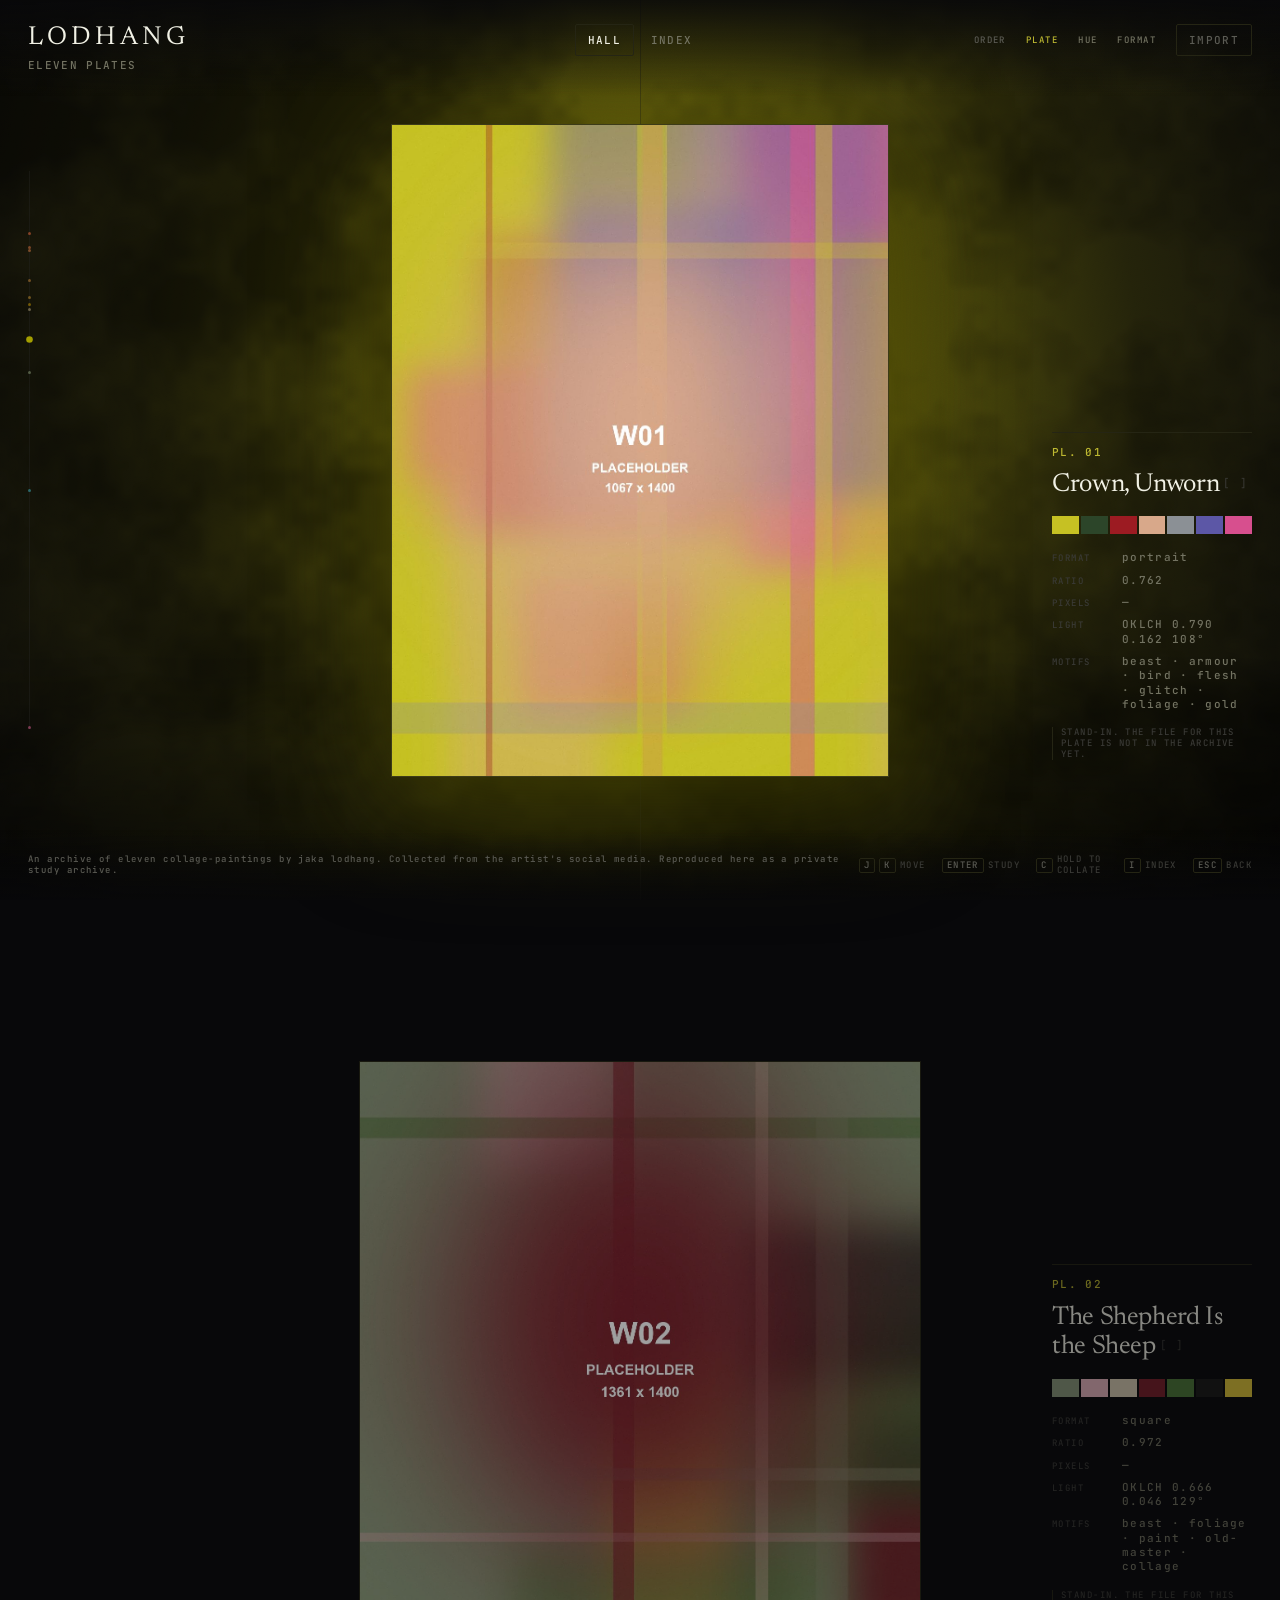
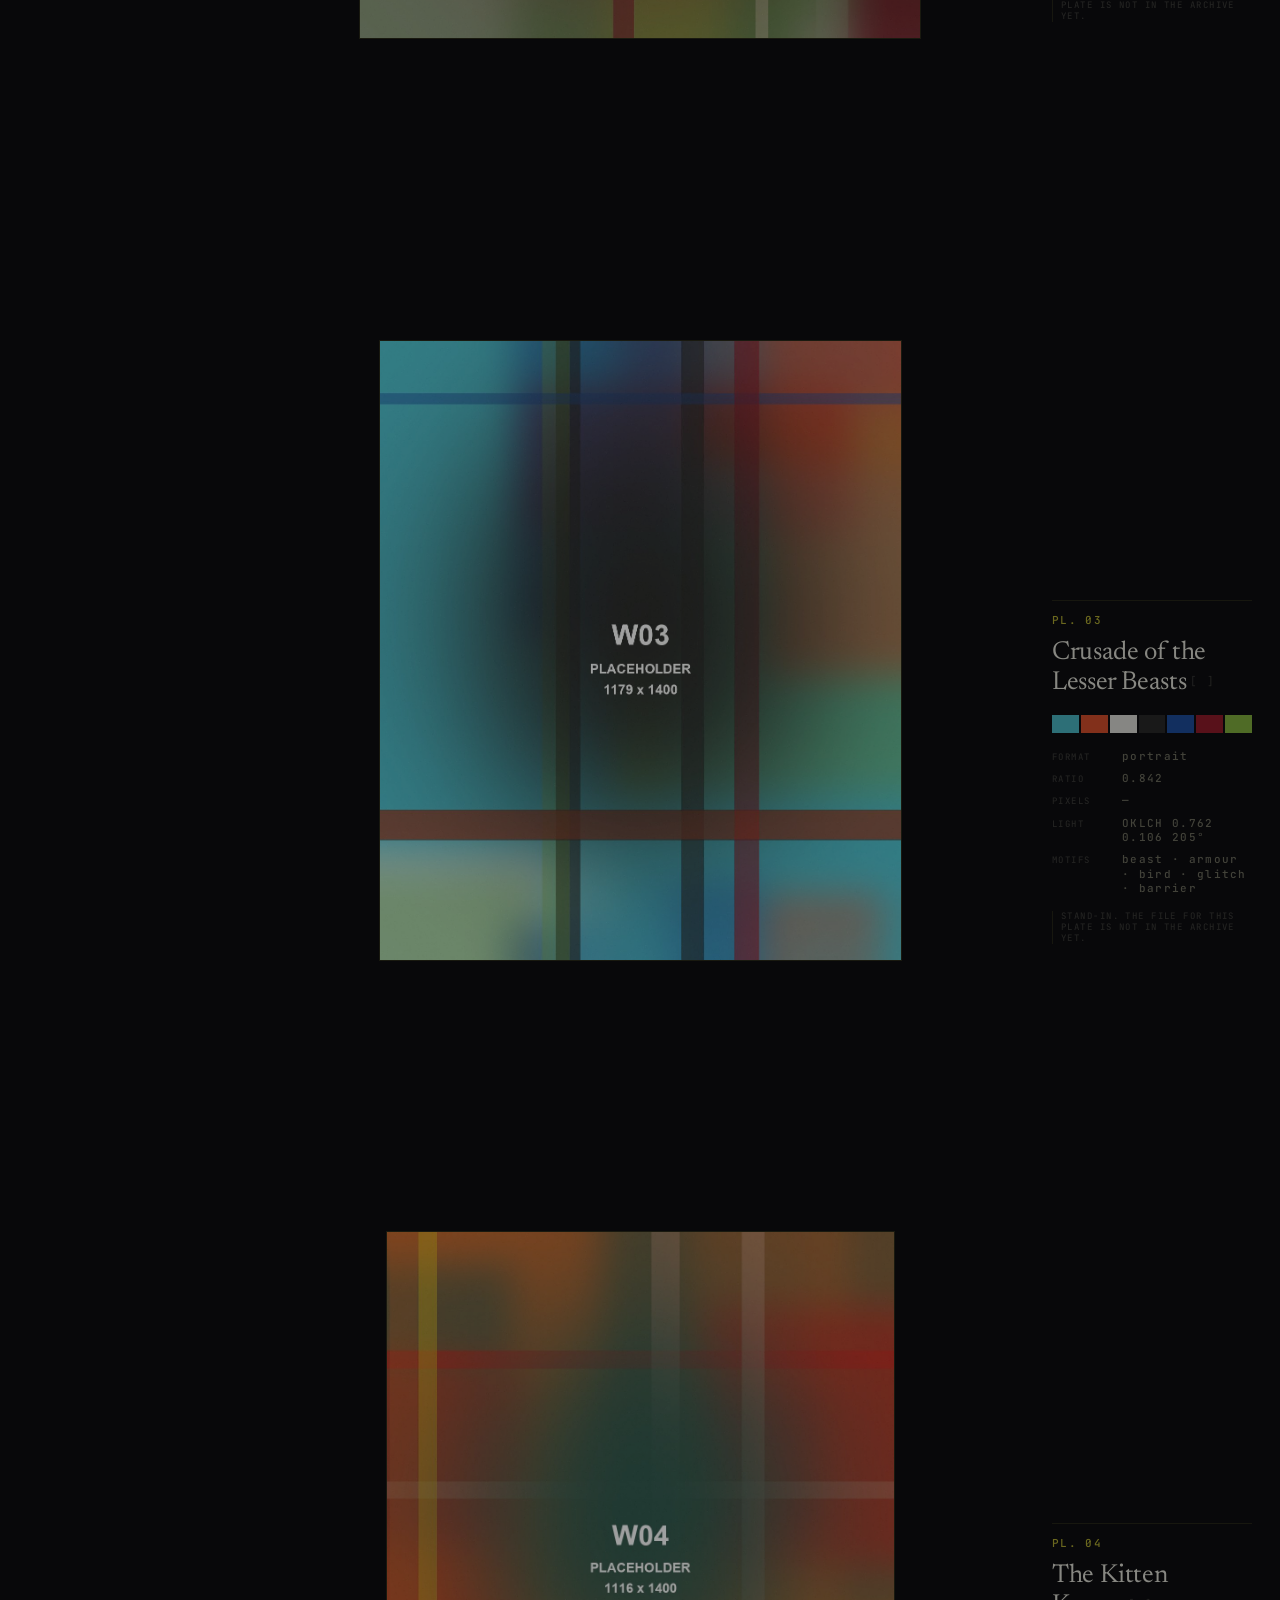
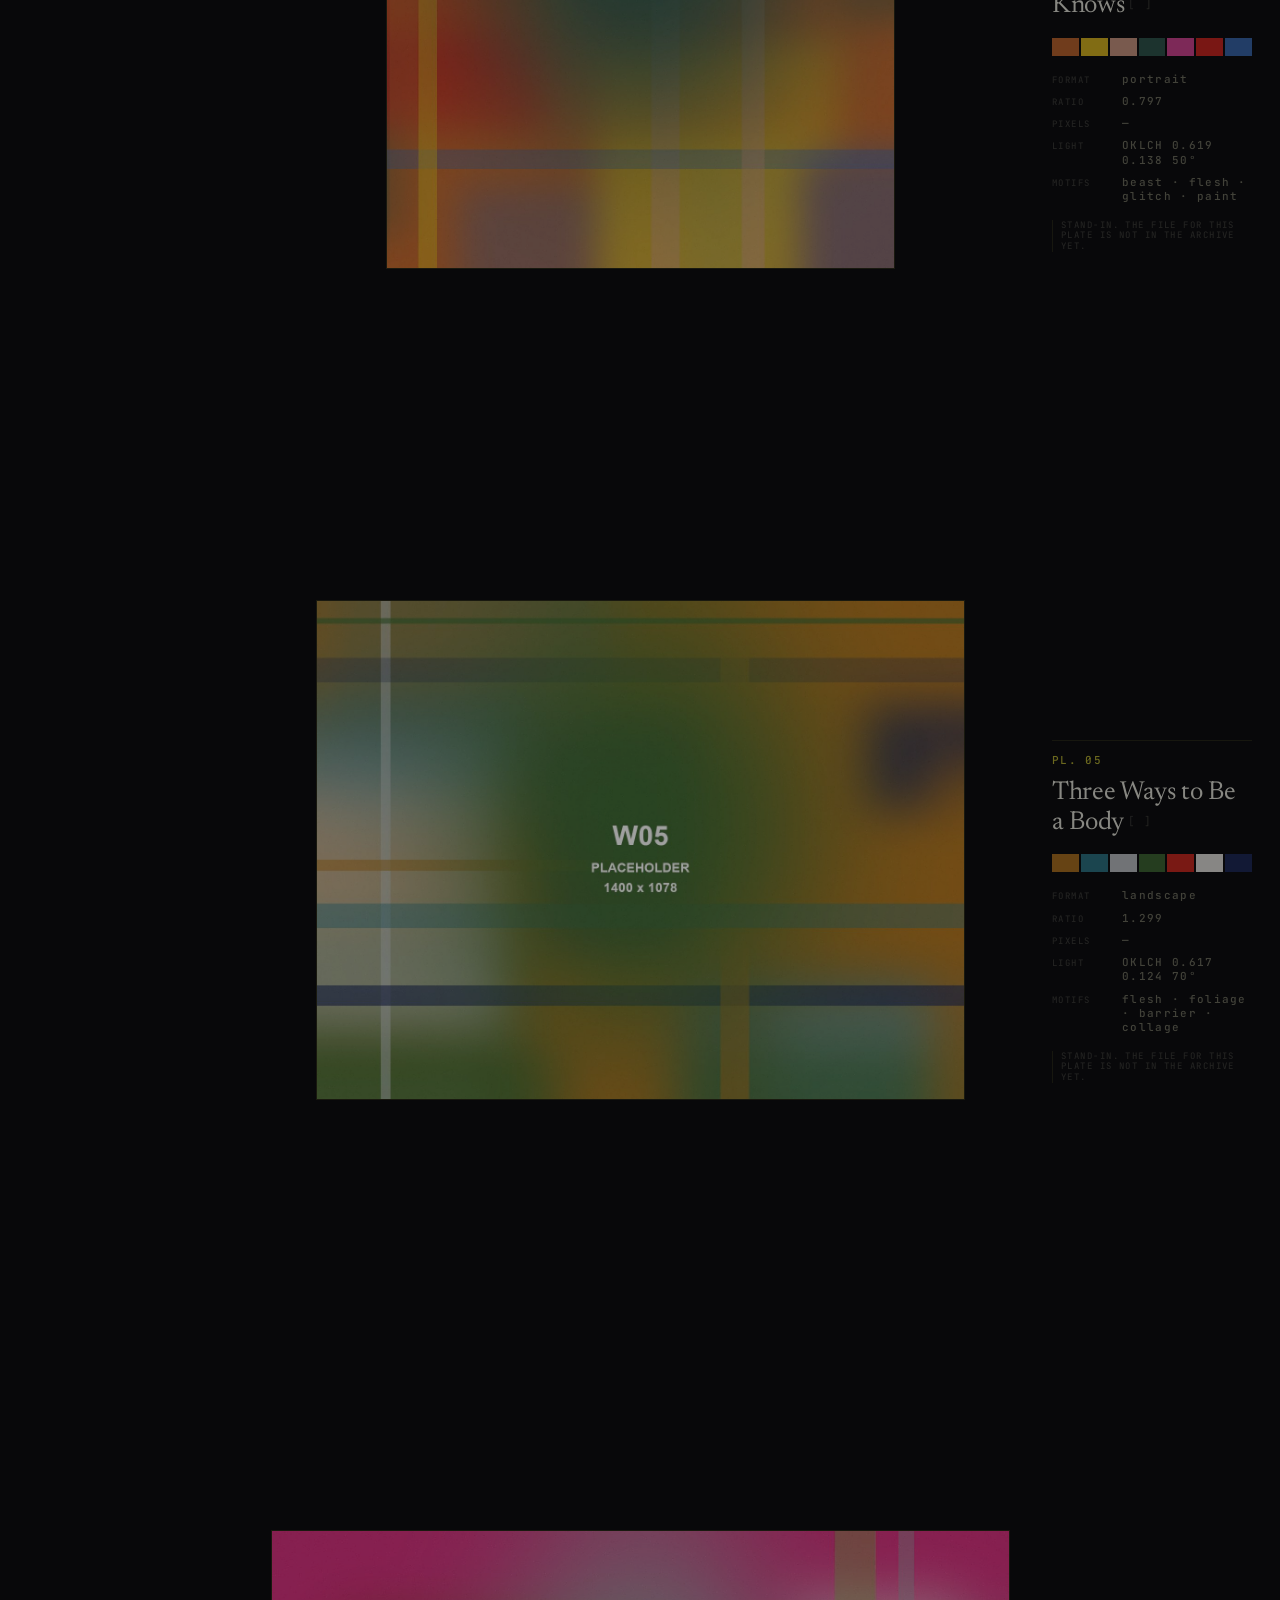
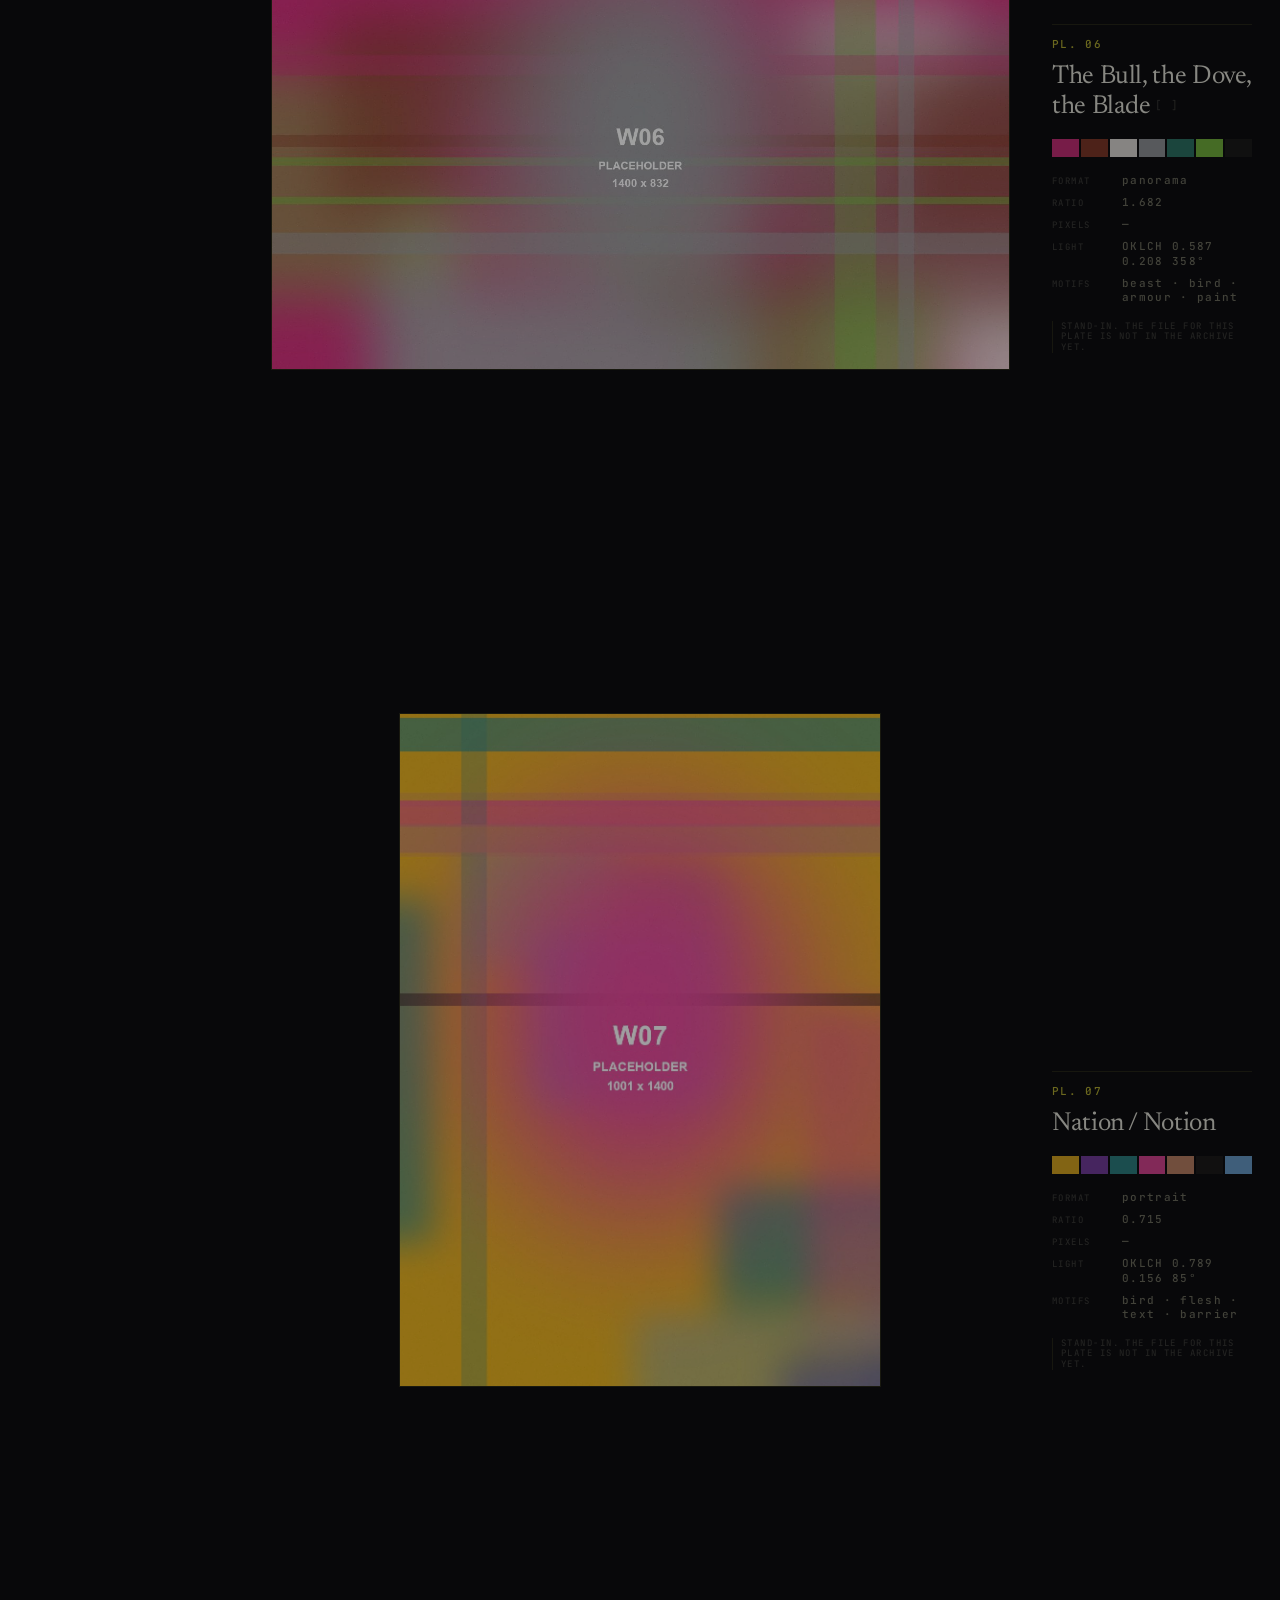
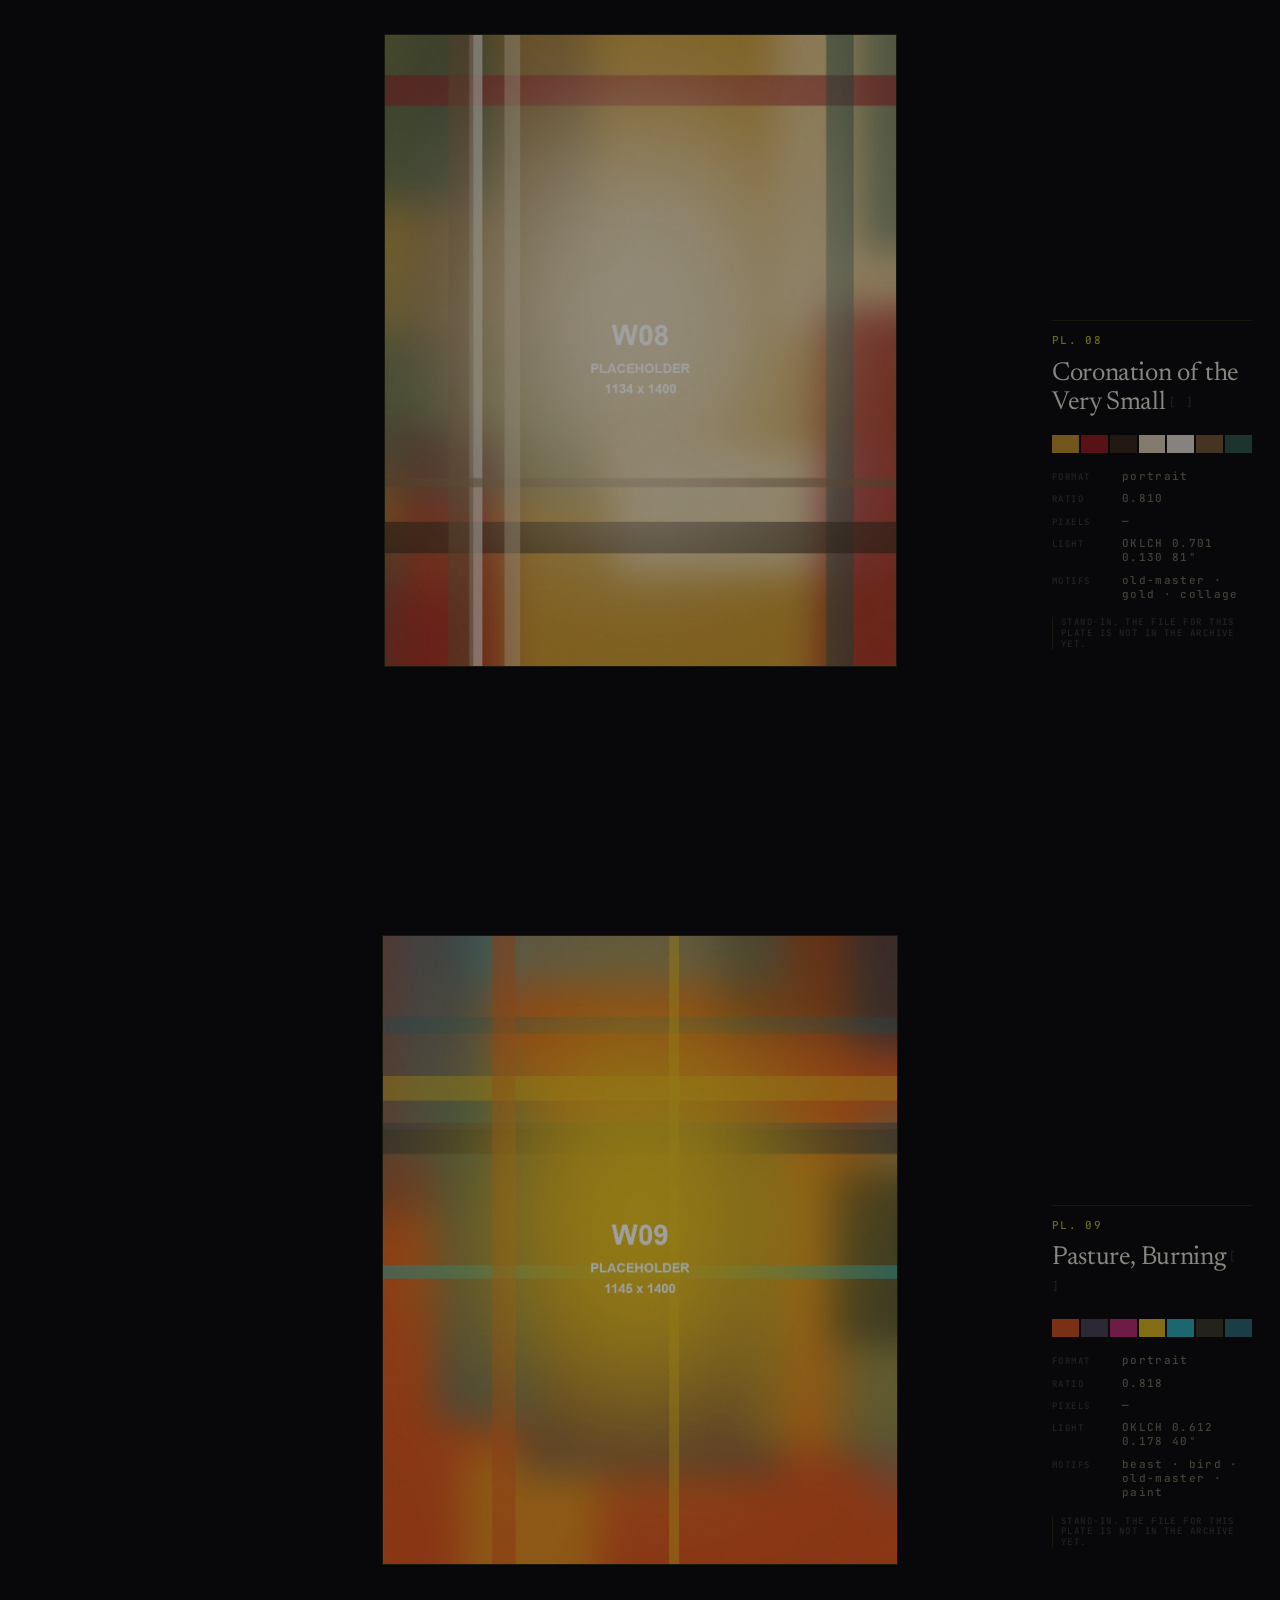
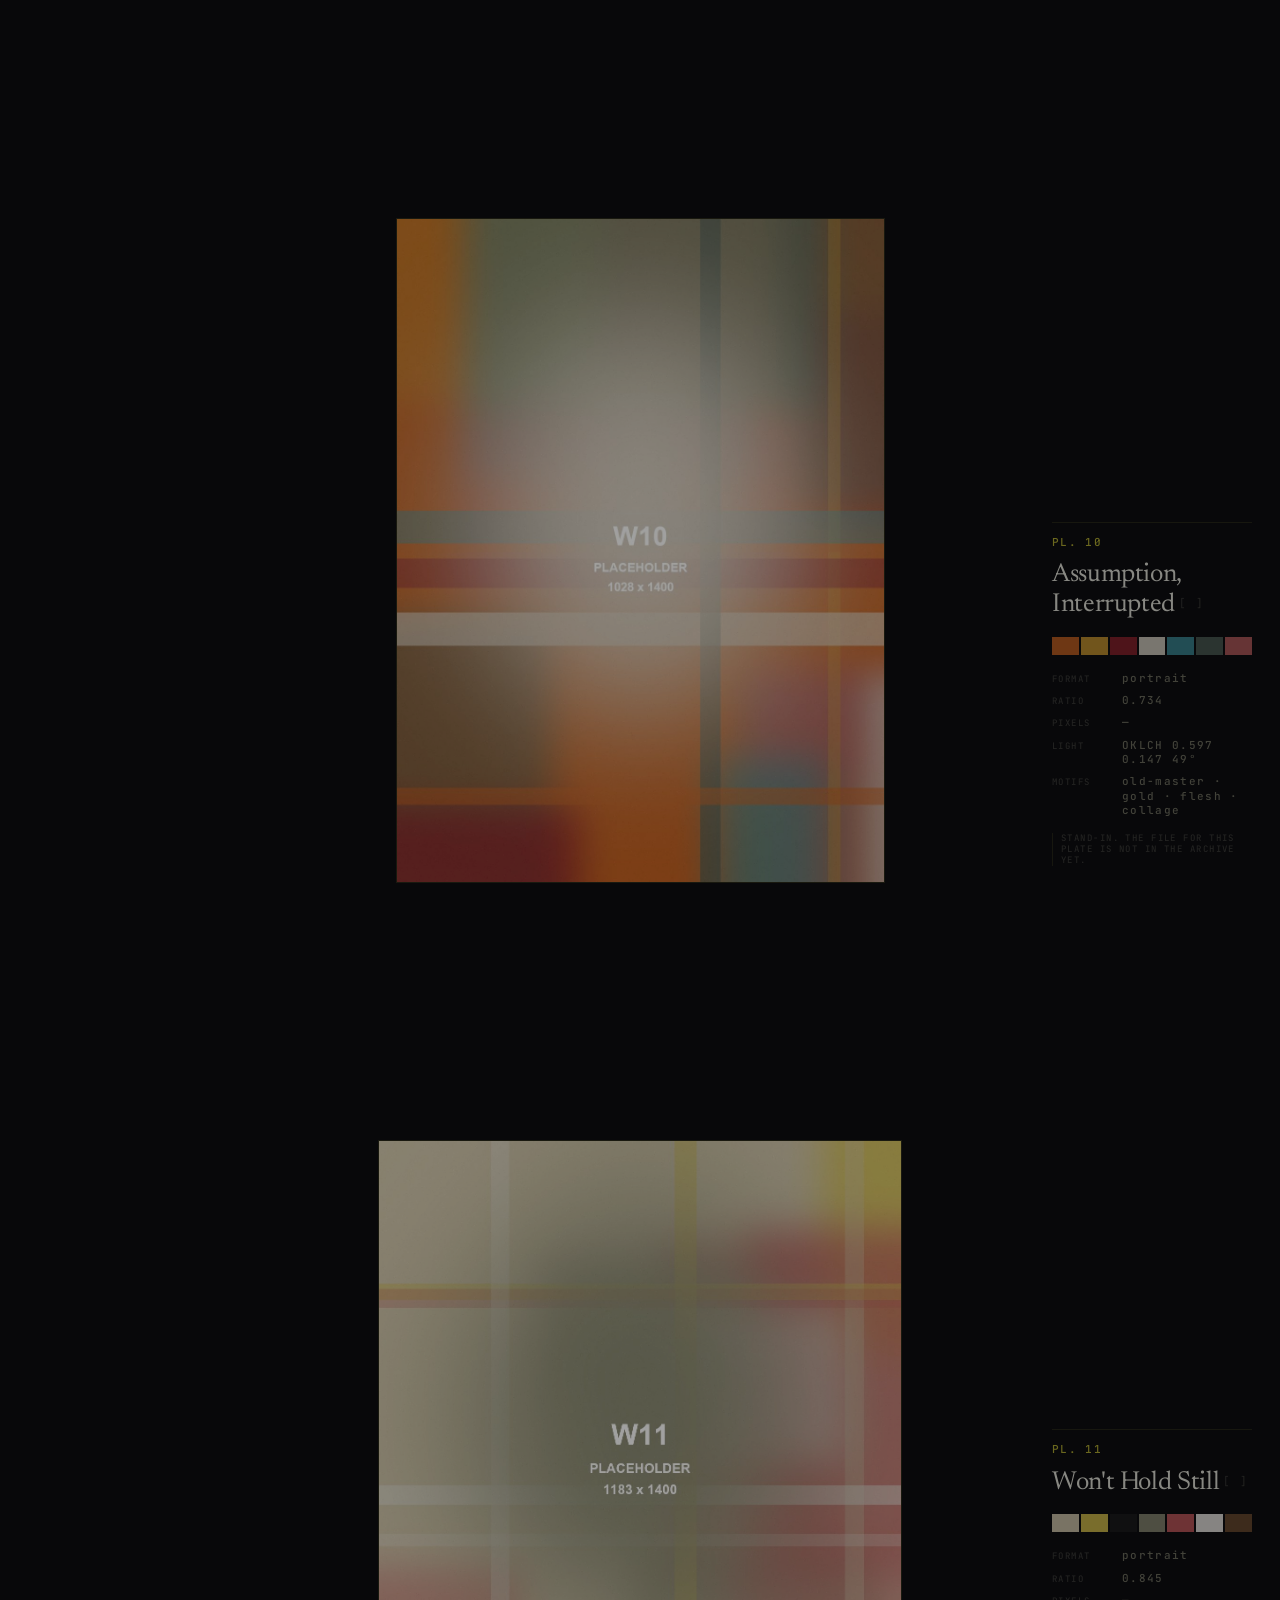
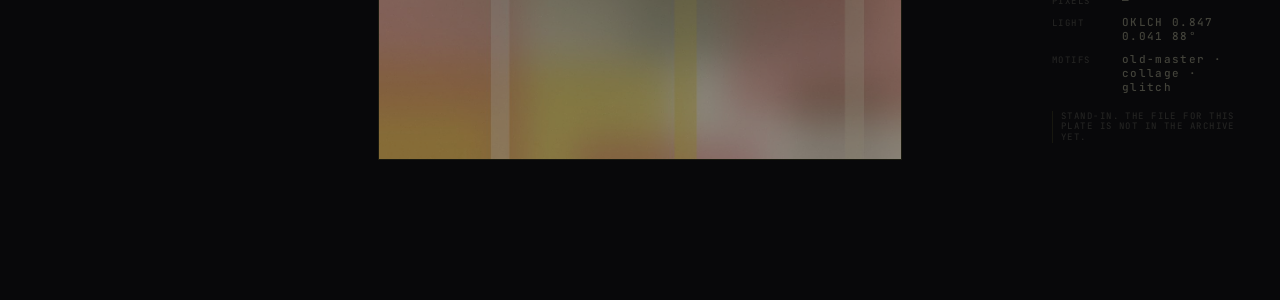
==== index.html @ e3c287c4 "The room is dark until a painting lights it An archive for eleven collage-paintings by jaka lodhang." ====
<!doctype html>
<html lang="en">
<head>
<meta charset="utf-8">
<meta name="viewport" content="width=device-width, initial-scale=1, viewport-fit=cover">
<title>LODHANG — an archive of eleven collage-paintings</title>
<meta name="description" content="A private study archive of eleven collage-paintings by jaka lodhang. Each work is the only light in the room.">
<meta name="theme-color" content="#08080A">
<link rel="icon" href="data:image/svg+xml,%3Csvg xmlns='http://www.w3.org/2000/svg' viewBox='0 0 16 16'%3E%3Crect width='16' height='16' fill='%2308080A'/%3E%3Crect x='5' y='3' width='6' height='10' fill='%23C6C123'/%3E%3C/svg%3E">

<link rel="preconnect" href="https://fonts.googleapis.com">
<link rel="preconnect" href="https://fonts.gstatic.com" crossorigin>
<link rel="stylesheet" href="https://fonts.googleapis.com/css2?family=Inter:wght@400;500&family=JetBrains+Mono:wght@400;500&family=Newsreader:opsz,wght@6..72,400;6..72,500&display=swap">
<link rel="stylesheet" href="assets/css/tokens.css">
<link rel="stylesheet" href="assets/css/app.css">
</head>
<body>

<!-- The wall. Everything else sits in front of it. -->
<canvas id="wall" aria-hidden="true"></canvas>
<div id="grain" aria-hidden="true"></div>
<!-- One dead-straight plumb rule through every view. The thing that makes
     eleven aspect ratios read as one hang. -->
<div id="plumb" aria-hidden="true"></div>

<a class="sr-only" href="#main">Skip to the works</a>

<header id="chrome">
  <div class="chrome-l">
    <button id="brand" type="button" aria-label="Return to the hall">
      <span class="brand-name">LODHANG</span>
      <span class="brand-sub mono">ELEVEN PLATES</span>
    </button>
  </div>

  <nav class="chrome-c" aria-label="Views">
    <button class="viewbtn is-on" data-view="hall" type="button">Hall</button>
    <button class="viewbtn" data-view="ledger" type="button">Index</button>
  </nav>

  <div class="chrome-r">
    <span id="order-label" class="micro">ORDER</span>
    <div id="orders" role="group" aria-labelledby="order-label"></div>
    <button id="importbtn" class="mono" type="button">Import</button>
  </div>
</header>

<main id="main">
  <!-- HALL -->
  <section id="hall" class="view is-on" aria-label="The hall">
    <div id="stations"></div>
  </section>

  <!-- LEDGER -->
  <section id="ledger" class="view" aria-label="The index" hidden></section>

  <!-- STUDY -->
  <section id="study" class="view" aria-label="Study" hidden></section>
</main>

<!-- The hue rule: one tick per work, with the arcs the artist never went near
     left visibly empty. -->
<aside id="huerule" aria-label="Works by hue"></aside>

<!-- Held-key overlay: every plate at true relative scale. -->
<div id="collation" hidden aria-hidden="true"></div>

<!-- Drag-and-drop ingest, so the archive can be filled with no tooling. -->
<div id="import" hidden></div>

<div id="status" class="mono" role="status" aria-live="polite"></div>

<footer id="colophon">
  <p class="colophon-line">
    <span id="attrib"></span>
  </p>
  <p class="colophon-line micro" id="keys">
    <span><kbd>J</kbd><kbd>K</kbd> MOVE</span>
    <span><kbd>ENTER</kbd> STUDY</span>
    <span><kbd>C</kbd> HOLD TO COLLATE</span>
    <span><kbd>I</kbd> INDEX</span>
    <span><kbd>ESC</kbd> BACK</span>
  </p>
</footer>

<noscript>
  <style>#chrome,#huerule,#colophon{display:none}</style>
  <div class="noscript">
    <h1>LODHANG</h1>
    <p>This archive needs JavaScript to light the room. The eleven works and their
       catalogue entries are in <code>data/catalog.json</code>.</p>
  </div>
</noscript>

<script type="module" src="assets/js/app.js"></script>
</body>
</html>
---- assets/css/tokens.css ----
/* LODHANG — tokens.
 *
 * The contract is DESIGN.md. Anything here that is not in DESIGN.md is a bug,
 * and any literal hex or px in a component file is also a bug.
 *
 * Two families of colour live here and they must not be confused:
 *   --n-*  the fixed warm-black neutral ramp. Authored. Never changes.
 *   --c-*  the light in the room. Derived at runtime from the lit work's own
 *          pixels by assets/js/color.js. Never authored, never a brand colour.
 */

:root {
  /* ---- neutral ramp — warm black, authored, fixed ---------------------- */
  --n-void: #08080a;
  --n-pitch: #0c0c0e;
  --n-cellar: #131315;
  --n-stone: #1a1a1c;
  --n-hairline: #23231f;
  --n-iron: #3a3a36;
  --n-ash: #5b5b54;
  --n-fog: #8c8c83;
  --n-bone: #bebcb2;
  --n-chalk: #efede6;

  /* ---- the light — replaced every frame by applyTheme() ---------------- */
  /* Registered as <color> in color.js so they can actually transition.     */
  --c-glow: #8c8c83;
  --c-bloom: #2a2a28;
  --c-wash: #141414;
  --c-ink: #efede6;
  --c-ink-dim: #bebcb2;
  --c-ink-faint: #8c8c83;
  --c-accent: #bebcb2;
  --c-line: #23231f;
  --c-hue: 60;

  /* How far each surface is carried toward the lit hue. DESIGN.md, colors. */
  --mix-wall: 8%;
  --mix-rule: 14%;
  --mix-meta: 20%;

  /* ---- type ------------------------------------------------------------ */
  --f-serif: 'Newsreader', Georgia, 'Times New Roman', serif;
  --f-sans: 'Inter', -apple-system, 'Segoe UI', system-ui, sans-serif;
  --f-mono: 'JetBrains Mono', ui-monospace, SFMono-Regular, Consolas, monospace;

  --t-display: 400 72px/0.96 var(--f-serif);
  --t-title: 400 40px/1.06 var(--f-serif);
  --t-work: 400 26px/1.14 var(--f-serif);
  --t-lede: 400 19px/1.55 var(--f-sans);
  --t-body: 400 15px/1.62 var(--f-sans);
  --t-small: 400 13px/1.5 var(--f-sans);
  --t-meta: 500 11px/1.3 var(--f-mono);
  --t-micro: 500 9px/1.2 var(--f-mono);

  --tr-display: -0.028em;
  --tr-title: -0.022em;
  --tr-work: -0.014em;
  --tr-lede: -0.006em;
  --tr-meta: 0.12em;
  --tr-micro: 0.16em;

  /* ---- space — 4px base, four named numbers --------------------------- */
  --s-1: 4px;
  --s-2: 8px;
  --s-3: 12px;   /* elementGap */
  --s-4: 16px;
  --s-5: 24px;
  --s-6: 28px;   /* cardPadding */
  --s-7: 40px;
  --s-8: 64px;
  --s-9: 120px;  /* sectionGap */
  --page: 1320px;
  --margin: 200px; /* the right-hand metadata margin */

  /* ---- radius — three, total ------------------------------------------ */
  --r-control: 2px;
  --r-image: 0px;
  --r-tick: 9999px;

  /* ---- motion ---------------------------------------------------------- */
  /* Weighted, never bouncy. A painting is heavy; nothing here overshoots.  */
  --e-out: cubic-bezier(0.16, 1, 0.3, 1);      /* arrivals, the workhorse */
  --e-inout: cubic-bezier(0.65, 0, 0.35, 1);   /* view changes */
  --e-in: cubic-bezier(0.55, 0, 1, 0.45);      /* departures */
  --d-tap: 120ms;      /* a control acknowledging a press */
  --d-move: 340ms;     /* something changing position or state */
  --d-light: 900ms;    /* the room relighting — slow, because light is slow */
  --d-view: 620ms;     /* hall <-> study */

  --wall-max: 78vh;    /* every work gets this, panorama and portrait alike */
}

@media (prefers-reduced-motion: reduce) {
  :root {
    --d-tap: 1ms;
    --d-move: 1ms;
    --d-light: 1ms;
    --d-view: 1ms;
  }
}

/* ---- reset ------------------------------------------------------------- */
*,
*::before,
*::after { box-sizing: border-box; }

/* Any `display` in a component rule beats the `hidden` attribute's UA default,
 * which silently leaves fixed full-screen overlays painting over the whole page.
 * This has to win, so it is the one !important in the system. */
[hidden] { display: none !important; }

html {
  background: var(--n-void);
  color-scheme: dark;
  -webkit-text-size-adjust: 100%;
}

body {
  margin: 0;
  background: var(--n-void);
  color: var(--n-bone);
  font: var(--t-body);
  font-feature-settings: 'cv05', 'ss03';
  overflow-x: hidden;
  text-rendering: optimizeLegibility;
  -webkit-font-smoothing: antialiased;
}

img { display: block; max-width: 100%; border-radius: var(--r-image); }

button {
  font: inherit;
  color: inherit;
  background: none;
  border: 0;
  padding: 0;
  cursor: pointer;
}

a { color: inherit; }

:focus-visible {
  outline: 1px solid var(--c-accent);
  outline-offset: 3px;
}

/* Utility used by every measured quantity in the site, and nothing else. */
.mono {
  font: var(--t-meta);
  letter-spacing: var(--tr-meta);
  font-feature-settings: 'zero', 'tnum';
  text-transform: uppercase;
}

.micro {
  font: var(--t-micro);
  letter-spacing: var(--tr-micro);
  font-feature-settings: 'zero', 'tnum';
  text-transform: uppercase;
}

.sr-only {
  position: absolute;
  width: 1px; height: 1px;
  padding: 0; margin: -1px;
  overflow: hidden;
  clip-path: inset(50%);
  white-space: nowrap;
}
---- assets/css/app.css ----
/* LODHANG — components. Contract: DESIGN.md.
 * No literal hex, no drop shadow on a card, no radius on a reproduction. */

/* ------------------------------------------------------------ the room ---- */
#wall {
  position: fixed;
  inset: 0;
  z-index: 0;
  display: block;
  pointer-events: none;
}

/* Grain. Without it the light pools band visibly on an 8-bit display and the
 * whole thing reads as flat vector gradient rather than as a lit surface. */
#grain {
  position: fixed;
  inset: 0;
  z-index: 1;
  pointer-events: none;
  opacity: 0.055;
  mix-blend-mode: overlay;
  background-image: url("data:image/svg+xml,%3Csvg xmlns='http://www.w3.org/2000/svg' width='220' height='220'%3E%3Cfilter id='n'%3E%3CfeTurbulence type='fractalNoise' baseFrequency='0.85' numOctaves='3' stitchTiles='stitch'/%3E%3C/filter%3E%3Crect width='220' height='220' filter='url(%23n)'/%3E%3C/svg%3E");
}

#plumb {
  position: fixed;
  left: 50%;
  top: 0;
  bottom: 0;
  width: 1px;
  z-index: 2;
  pointer-events: none;
  background: color-mix(in oklab, var(--c-line) 100%, transparent);
  opacity: 0.5;
  transition: background var(--d-light) var(--e-out);
}

/* ------------------------------------------------------------- chrome ----- */
#chrome {
  position: fixed;
  z-index: 20;
  inset: 0 0 auto 0;
  display: grid;
  grid-template-columns: 1fr auto 1fr;
  align-items: start;
  gap: var(--s-4);
  padding: var(--s-5) var(--s-6);
  pointer-events: none;
}
#chrome > * { pointer-events: auto; position: relative; z-index: 1; }

/* A work scrolling past the fixed chrome would otherwise collide with it. This
 * is a legibility scrim on the UI, not a treatment on the picture: it is short,
 * it sits at the very top edge, and it never reaches a lit work at rest. */
#chrome::before,
#colophon::before {
  content: '';
  position: absolute;
  inset: 0;
  pointer-events: none;
  background: linear-gradient(to bottom,
    color-mix(in oklab, var(--n-void) 88%, transparent),
    transparent);
}
#colophon::before { background: linear-gradient(to top,
    color-mix(in oklab, var(--n-void) 88%, transparent), transparent); }

#brand { display: block; text-align: left; }
.brand-name {
  display: block;
  font: var(--t-work);
  letter-spacing: 0.16em;
  color: var(--c-ink);
  transition: color var(--d-light) var(--e-out);
}
.brand-sub {
  display: block;
  margin-top: var(--s-1);
  color: var(--c-ink-faint);
  transition: color var(--d-light) var(--e-out);
}

.chrome-c { display: flex; gap: var(--s-1); }
/* Chrome type uses the derived inks, not the fixed neutral ramp. A lit wall
 * raises the background well above Void, and a fixed dark grey that was legible
 * in the dark disappears the moment a work lights the room behind it. */
.viewbtn {
  font: var(--t-meta);
  letter-spacing: var(--tr-meta);
  text-transform: uppercase;
  color: var(--c-ink-faint);
  padding: var(--s-2) var(--s-3);
  border: 1px solid transparent;
  border-radius: var(--r-control);
  transition: color var(--d-tap) var(--e-out), border-color var(--d-tap) var(--e-out);
}
.viewbtn:hover { color: var(--c-ink-dim); }
.viewbtn.is-on {
  color: var(--c-ink);
  border-color: var(--c-line);
}

.chrome-r {
  display: flex;
  align-items: center;
  justify-content: flex-end;
  gap: var(--s-3);
  color: var(--n-ash);
}
#orders { display: flex; gap: var(--s-1); }
.orderbtn {
  font: var(--t-micro);
  letter-spacing: var(--tr-micro);
  text-transform: uppercase;
  color: var(--c-ink-faint);
  padding: var(--s-1) var(--s-2);
  border-radius: var(--r-control);
  transition: color var(--d-tap) var(--e-out);
}
.orderbtn:hover { color: var(--c-ink-dim); }
.orderbtn.is-on { color: var(--c-accent); }

#importbtn {
  color: var(--n-ash);
  border: 1px solid var(--c-line);
  border-radius: var(--r-control);
  padding: var(--s-2) var(--s-3);
  transition: color var(--d-tap) var(--e-out), border-color var(--d-tap) var(--e-out);
}
#importbtn:hover { color: var(--c-ink); border-color: var(--c-accent); }

/* -------------------------------------------------------------- views ----- */
#main { position: relative; z-index: 10; }
.view { display: none; }
.view.is-on { display: block; }

/* --------------------------------------------------------------- hall ----- */
/* One vertical descent. Every work gets the same 78vh envelope, so the
 * panorama and the tall portrait stand on the same floor line. */
.station {
  min-height: 100vh;
  display: grid;
  grid-template-columns: 1fr minmax(auto, var(--page)) 1fr;
  align-items: center;
  /* Tight. With a full section gap here the midpoint between two works is a
   * dead screen with nothing lit, which reads as a bug rather than as a seam. */
  padding: var(--s-8) var(--s-6);
  scroll-margin-top: 0;
}
/* Symmetric on purpose. An asymmetric grid would push the work off the plumb
 * rule, and the rule running down the centre of every work is the whole reason
 * eleven different aspect ratios read as one hang. */
.station-inner {
  grid-column: 2;
  display: grid;
  grid-template-columns: var(--margin) minmax(0, 1fr) var(--margin);
  gap: var(--s-7);
  align-items: end;
}

.canvas-hold {
  grid-column: 2;
  position: relative;
  justify-self: center;
  transition: opacity var(--d-light) var(--e-out);
}
/* Unlit works stay clearly present. Dimming the painting itself toward black is
 * the wrong instrument — it is the light that should fall off, not the work. */
.station[data-lit="0"] .canvas-hold { opacity: 0.62; }

.canvas-frame {
  position: relative;
  display: block;
  border: 1px solid var(--c-line);
  border-radius: var(--r-image);
  background: var(--n-pitch);
  cursor: zoom-in;
  transition: border-color var(--d-light) var(--e-out);
}
.station[data-lit="1"] .canvas-frame {
  border-color: color-mix(in oklab, var(--c-glow) 20%, var(--c-line));
}
/* The one permitted drop-shadow in the system: a lamp does cast one, and it is
 * tinted with the work's own bounce light. */
.station[data-lit="1"] .canvas-frame {
  filter: drop-shadow(0 24px 60px color-mix(in oklab, var(--c-bloom) 70%, transparent));
}

.canvas-frame img {
  display: block;
  max-height: var(--wall-max);
  width: auto;
  max-width: 100%;
  border-radius: var(--r-image);
}

/* The plate. Metadata never sits on the picture — that is what the margin is for. */
.plate {
  grid-column: 3;
  align-self: end;
  padding-bottom: var(--s-2);
  border-top: 1px solid var(--c-line);
  padding-top: var(--s-3);
  transition: border-color var(--d-light) var(--e-out), opacity var(--d-light) var(--e-out);
}
.station[data-lit="0"] .plate { opacity: 0.55; }
.plate-no {
  color: var(--c-accent);
  display: block;
  margin-bottom: var(--s-3);
  transition: color var(--d-light) var(--e-out);
}
.plate-title {
  font: var(--t-work);
  letter-spacing: var(--tr-work);
  color: var(--c-ink);
  margin: 0 0 var(--s-2);
  transition: color var(--d-light) var(--e-out);
}
.plate-title .prov {
  color: var(--n-iron);
  font-family: var(--f-mono);
  font-size: 11px;
  letter-spacing: var(--tr-meta);
  vertical-align: 0.35em;
  margin-left: var(--s-1);
}
.plate-rows { margin: var(--s-4) 0 0; display: grid; gap: var(--s-2); }
.plate-row {
  display: grid;
  grid-template-columns: 62px 1fr;
  gap: var(--s-2);
  align-items: baseline;
}
.plate-row dt { color: var(--n-iron); font: var(--t-micro); letter-spacing: var(--tr-micro); text-transform: uppercase; }
.plate-row dd { margin: 0; color: var(--c-ink-faint); font: var(--t-meta); letter-spacing: var(--tr-meta); }

.swatches { display: flex; gap: 2px; margin-top: var(--s-4); }
.swatch {
  width: 100%;
  height: 18px;
  border-radius: 0;
  border: 0;
  cursor: pointer;
  transition: transform var(--d-tap) var(--e-out);
}
.swatch:hover { transform: scaleY(1.5); }

.stand-in-note {
  margin-top: var(--s-4);
  color: var(--n-iron);
  border-left: 1px solid var(--c-line);
  padding-left: var(--s-2);
}

/* --------------------------------------------------------- the hue rule --- */
#huerule {
  position: fixed;
  z-index: 15;
  left: var(--s-6);
  top: 50%;
  transform: translateY(-50%);
  width: 3px;
  height: min(62vh, 560px);
  pointer-events: none;
}
#huerule .arc {
  position: absolute;
  left: 1px;
  width: 1px;
  background: var(--n-hairline);
  opacity: 0.5;
}
#huerule .tick {
  position: absolute;
  left: 0;
  width: 3px;
  height: 3px;
  border-radius: var(--r-tick);
  pointer-events: auto;
  cursor: pointer;
  transition: transform var(--d-move) var(--e-out), opacity var(--d-move) var(--e-out);
  opacity: 0.55;
}
#huerule .tick:hover { transform: scale(2.6); opacity: 1; }
#huerule .tick.is-on { transform: scale(2.2); opacity: 1; }
#huerule .deg {
  position: absolute;
  left: 10px;
  color: var(--n-iron);
  white-space: nowrap;
}

/* ------------------------------------------------------------- ledger ----- */
#ledger { padding: 128px var(--s-6) var(--s-9); }
.ledger-wrap { max-width: var(--page); margin: 0 auto; }
.ledger-head { display: flex; justify-content: space-between; align-items: baseline; margin-bottom: var(--s-7); }
.ledger-head h2 { font: var(--t-title); letter-spacing: var(--tr-title); color: var(--c-ink); margin: 0; }
.ledger-head p { color: var(--n-fog); font: var(--t-small); margin: var(--s-2) 0 0; max-width: 52ch; }

table.ledger { width: 100%; border-collapse: collapse; }
table.ledger caption { text-align: left; color: var(--n-iron); font: var(--t-micro); letter-spacing: var(--tr-micro); text-transform: uppercase; padding-bottom: var(--s-3); }
table.ledger th {
  text-align: left;
  font: var(--t-micro);
  letter-spacing: var(--tr-micro);
  text-transform: uppercase;
  color: var(--n-iron);
  font-weight: 500;
  padding: var(--s-2) var(--s-3);
  border-bottom: 1px solid var(--c-line);
}
table.ledger td {
  padding: var(--s-4) var(--s-3);
  border-bottom: 1px solid var(--c-line);
  vertical-align: middle;
  color: var(--n-fog);
  font: var(--t-small);
}
table.ledger tr { cursor: pointer; transition: background var(--d-tap) var(--e-out); }
table.ledger tbody tr:hover { background: color-mix(in oklab, var(--c-wash) 60%, transparent); }
.led-dot { width: 7px; height: 7px; border-radius: var(--r-tick); display: inline-block; }
.led-title { color: var(--c-ink); font: var(--t-body); }
.led-thumb { width: 54px; border: 1px solid var(--c-line); }
.motif-tags { display: flex; flex-wrap: wrap; gap: var(--s-1); }
.motif {
  font: var(--t-micro);
  letter-spacing: var(--tr-micro);
  text-transform: uppercase;
  color: var(--n-ash);
  border: 1px solid var(--c-line);
  border-radius: var(--r-control);
  padding: 2px 5px;
}

/* -------------------------------------------------------------- study ----- */
#study { position: relative; min-height: 100vh; }
.study-stage {
  position: fixed;
  inset: 96px var(--margin) 132px var(--s-9);
  overflow: hidden;
  cursor: grab;
  touch-action: none;
}
.study-stage.is-drag { cursor: grabbing; }
.study-img {
  position: absolute;
  transform-origin: 0 0;
  will-change: transform;
  border: 1px solid var(--c-line);
}
.study-panel {
  position: fixed;
  right: var(--s-6);
  top: 96px;
  bottom: 132px;
  width: calc(var(--margin) - var(--s-4));
  overflow-y: auto;
  display: flex;
  flex-direction: column;
  gap: var(--s-4);
}
.study-panel h2 { font: var(--t-work); letter-spacing: var(--tr-work); color: var(--c-ink); margin: 0; }
.study-desc { color: var(--n-fog); font: var(--t-small); margin: 0; }
.frag-list { list-style: none; margin: 0; padding: 0; display: grid; gap: var(--s-2); }
.frag-item {
  border-left: 1px solid var(--c-line);
  padding-left: var(--s-3);
  color: var(--n-fog);
  font: var(--t-small);
  cursor: pointer;
  transition: border-color var(--d-tap) var(--e-out), color var(--d-tap) var(--e-out);
}
.frag-item:hover, .frag-item.is-on { border-color: var(--c-accent); color: var(--c-ink-dim); }

.hotspot {
  position: absolute;
  width: 22px; height: 22px;
  margin: -11px 0 0 -11px;
  border: 1px solid var(--c-accent);
  border-radius: var(--r-tick);
  background: color-mix(in oklab, var(--c-glow) 14%, transparent);
  cursor: pointer;
  transition: transform var(--d-move) var(--e-out), opacity var(--d-move) var(--e-out);
}
.hotspot:hover, .hotspot.is-on { transform: scale(1.5); }

.zoomhud {
  position: fixed;
  left: var(--s-9);
  bottom: 96px;
  display: flex;
  gap: var(--s-3);
  align-items: center;
  color: var(--n-ash);
}

/* ---------------------------------------------------------- collation ----- */
/* Held-key overlay: all eleven plates at true relative scale, set like lines
 * of type. The only place the whole body of work is visible at once. */
#collation {
  position: fixed;
  inset: 0;
  z-index: 60;
  background: color-mix(in oklab, var(--n-void) 92%, transparent);
  backdrop-filter: blur(2px);
  display: grid;
  place-content: center;
  align-content: center;
  padding: var(--s-9) var(--s-8);
}
.collation-rows {
  display: flex;
  flex-wrap: wrap;
  gap: var(--s-4);
  align-items: flex-end;
  justify-content: center;
  max-width: 1180px;
}
.collation-plate { position: relative; transition: opacity var(--d-tap) var(--e-out); }
.collation-plate img { height: 118px; width: auto; border: 1px solid var(--c-line); }
.collation-rows:hover .collation-plate { opacity: 0.22; }
.collation-rows .collation-plate:hover { opacity: 1; }
.collation-plate sup {
  position: absolute;
  top: -12px; left: 0;
  color: var(--n-iron);
  font: var(--t-micro);
  letter-spacing: var(--tr-micro);
}
.collation-cap {
  text-align: center;
  color: var(--n-iron);
  margin-top: var(--s-7);
}

/* ------------------------------------------------------------- import ----- */
#import {
  position: fixed;
  inset: 0;
  z-index: 70;
  background: color-mix(in oklab, var(--n-void) 94%, transparent);
  display: grid;
  place-content: center;
  padding: var(--s-8);
}
.import-card {
  width: min(680px, 92vw);
  background: var(--n-cellar);
  border: 1px solid var(--c-line);
  border-radius: var(--r-control);
  padding: var(--s-6);
}
.import-card h2 { font: var(--t-work); letter-spacing: var(--tr-work); color: var(--c-ink); margin: 0 0 var(--s-3); }
.import-card p { color: var(--n-fog); font: var(--t-small); margin: 0 0 var(--s-4); }
.dropzone {
  border: 1px dashed var(--n-iron);
  border-radius: var(--r-control);
  padding: var(--s-8);
  text-align: center;
  color: var(--n-ash);
  transition: border-color var(--d-tap) var(--e-out), color var(--d-tap) var(--e-out);
}
.dropzone.is-over { border-color: var(--c-accent); color: var(--c-ink); }
.import-actions { display: flex; gap: var(--s-3); justify-content: flex-end; margin-top: var(--s-5); }
.btn {
  font: var(--t-meta);
  letter-spacing: var(--tr-meta);
  text-transform: uppercase;
  color: var(--n-bone);
  border: 1px solid var(--c-line);
  border-radius: var(--r-control);
  padding: var(--s-2) var(--s-4);
  transition: color var(--d-tap) var(--e-out), border-color var(--d-tap) var(--e-out);
}
.btn:hover { color: var(--c-ink); border-color: var(--c-accent); }
.import-log { margin-top: var(--s-4); max-height: 190px; overflow-y: auto; }
.import-log div { color: var(--n-ash); font: var(--t-micro); letter-spacing: var(--tr-micro); padding: 2px 0; }

/* ----------------------------------------------------------- colophon ----- */
#colophon {
  position: fixed;
  z-index: 18;
  left: 0; right: 0; bottom: 0;
  display: flex;
  justify-content: space-between;
  align-items: flex-end;
  gap: var(--s-4);
  padding: var(--s-5) var(--s-6);
  pointer-events: none;
}
#colophon > * { position: relative; z-index: 1; }
.colophon-line { margin: 0; color: var(--n-iron); font: var(--t-micro); letter-spacing: var(--tr-micro); }
#attrib { color: var(--n-ash); }
#keys { display: flex; gap: var(--s-4); }
#keys span { display: inline-flex; gap: var(--s-1); align-items: center; }
kbd {
  font: var(--t-micro);
  letter-spacing: var(--tr-micro);
  border: 1px solid var(--c-line);
  border-radius: var(--r-control);
  padding: 1px 4px;
  color: var(--n-ash);
}

#status {
  position: fixed;
  z-index: 30;
  left: 50%;
  bottom: var(--s-8);
  transform: translateX(-50%);
  color: var(--c-accent);
  opacity: 0;
  transition: opacity var(--d-move) var(--e-out);
  pointer-events: none;
}
#status.is-on { opacity: 1; }

.noscript { padding: 20vh var(--s-8); max-width: 60ch; margin: 0 auto; }
.noscript h1 { font: var(--t-title); letter-spacing: var(--tr-title); color: var(--n-chalk); }

/* --------------------------------------------------------- responsive ----- */
@media (max-width: 1100px) {
  :root { --margin: 168px; }
  #huerule { display: none; }
}

@media (max-width: 860px) {
  :root { --wall-max: 62vh; --s-9: 72px; }
  .station-inner { grid-template-columns: 1fr; gap: var(--s-5); }
  .plate { border-top: 1px solid var(--c-line); }
  #chrome { grid-template-columns: 1fr auto; row-gap: var(--s-3); padding: var(--s-4); }
  .chrome-r { grid-column: 1 / -1; justify-content: flex-start; }
  #keys { display: none; }
  .study-stage { inset: 88px var(--s-4) 46vh var(--s-4); }
  .study-panel { left: var(--s-4); right: var(--s-4); top: auto; bottom: var(--s-4); width: auto; height: 40vh; }
  .zoomhud { left: var(--s-4); bottom: 42vh; }
}

@media (prefers-reduced-motion: reduce) {
  * { animation-duration: 1ms !important; transition-duration: 1ms !important; }
  .swatch:hover, #huerule .tick:hover, .hotspot:hover { transform: none; }
}
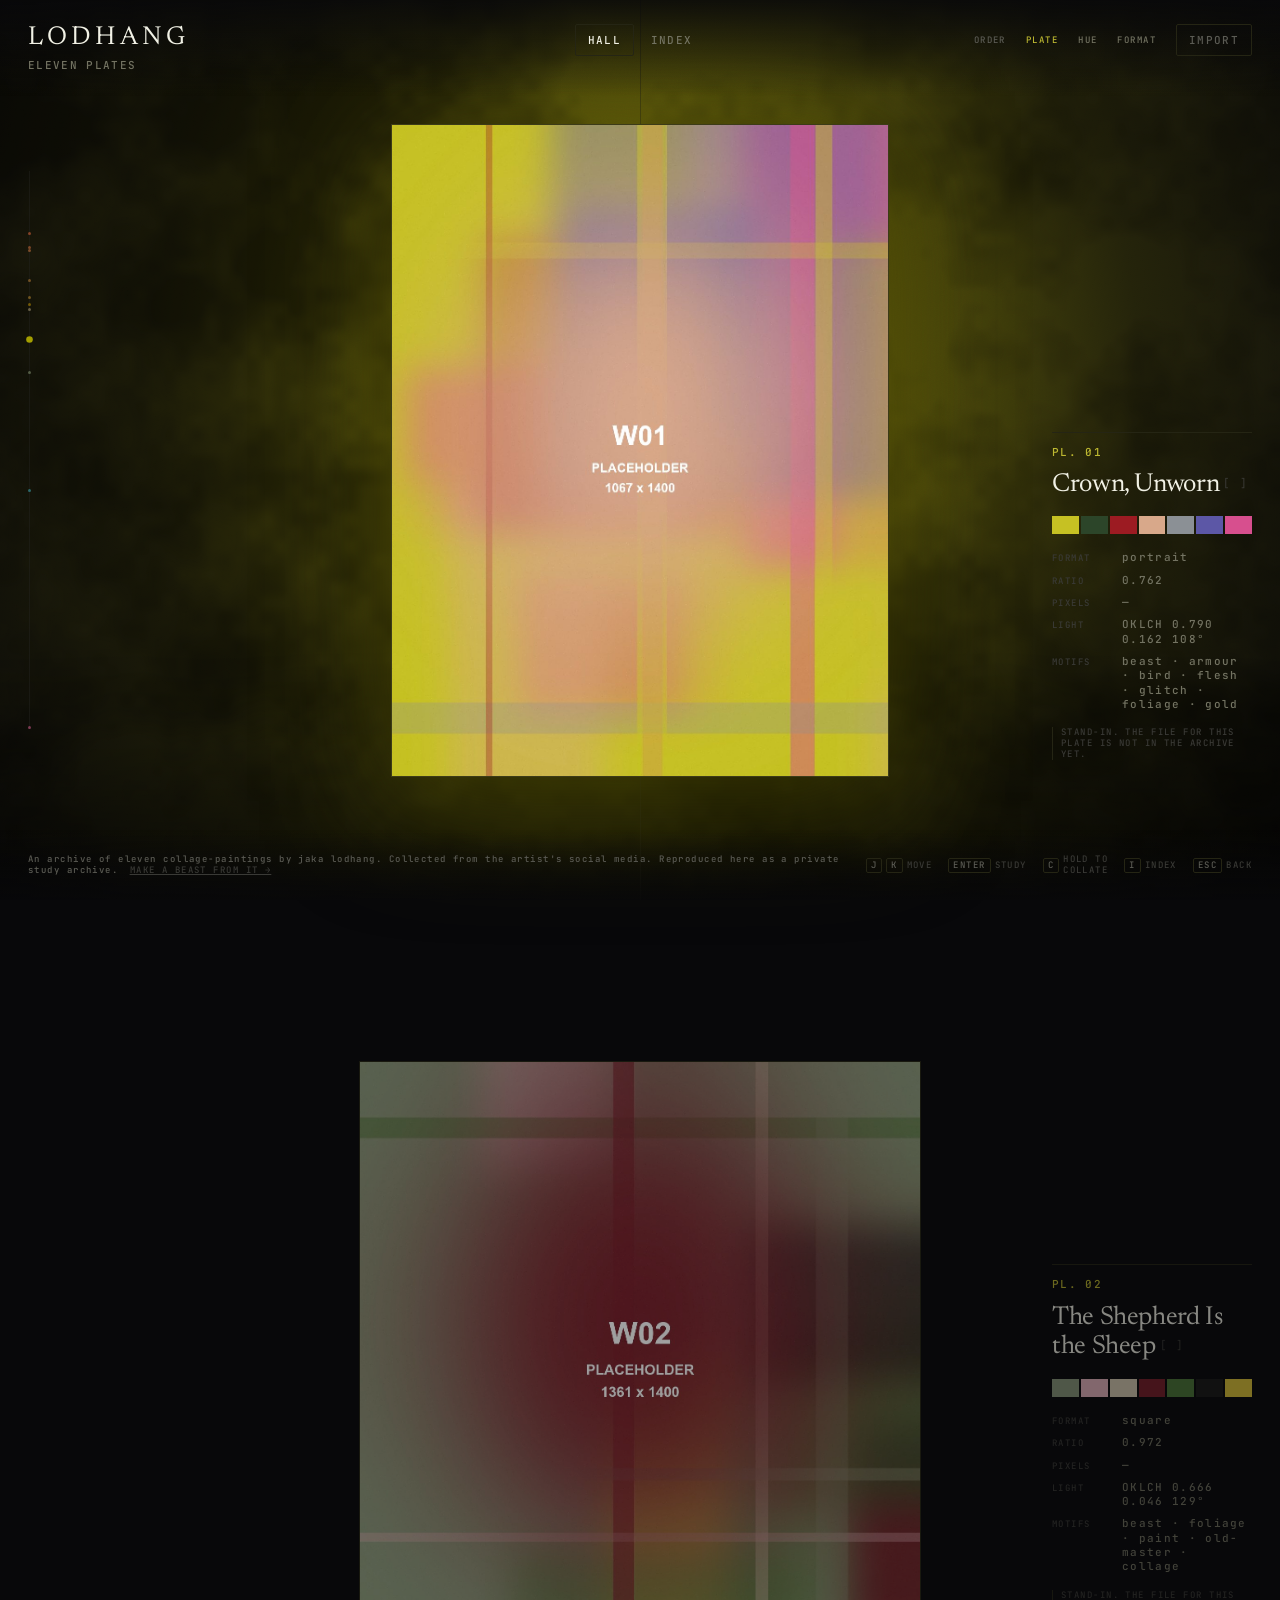
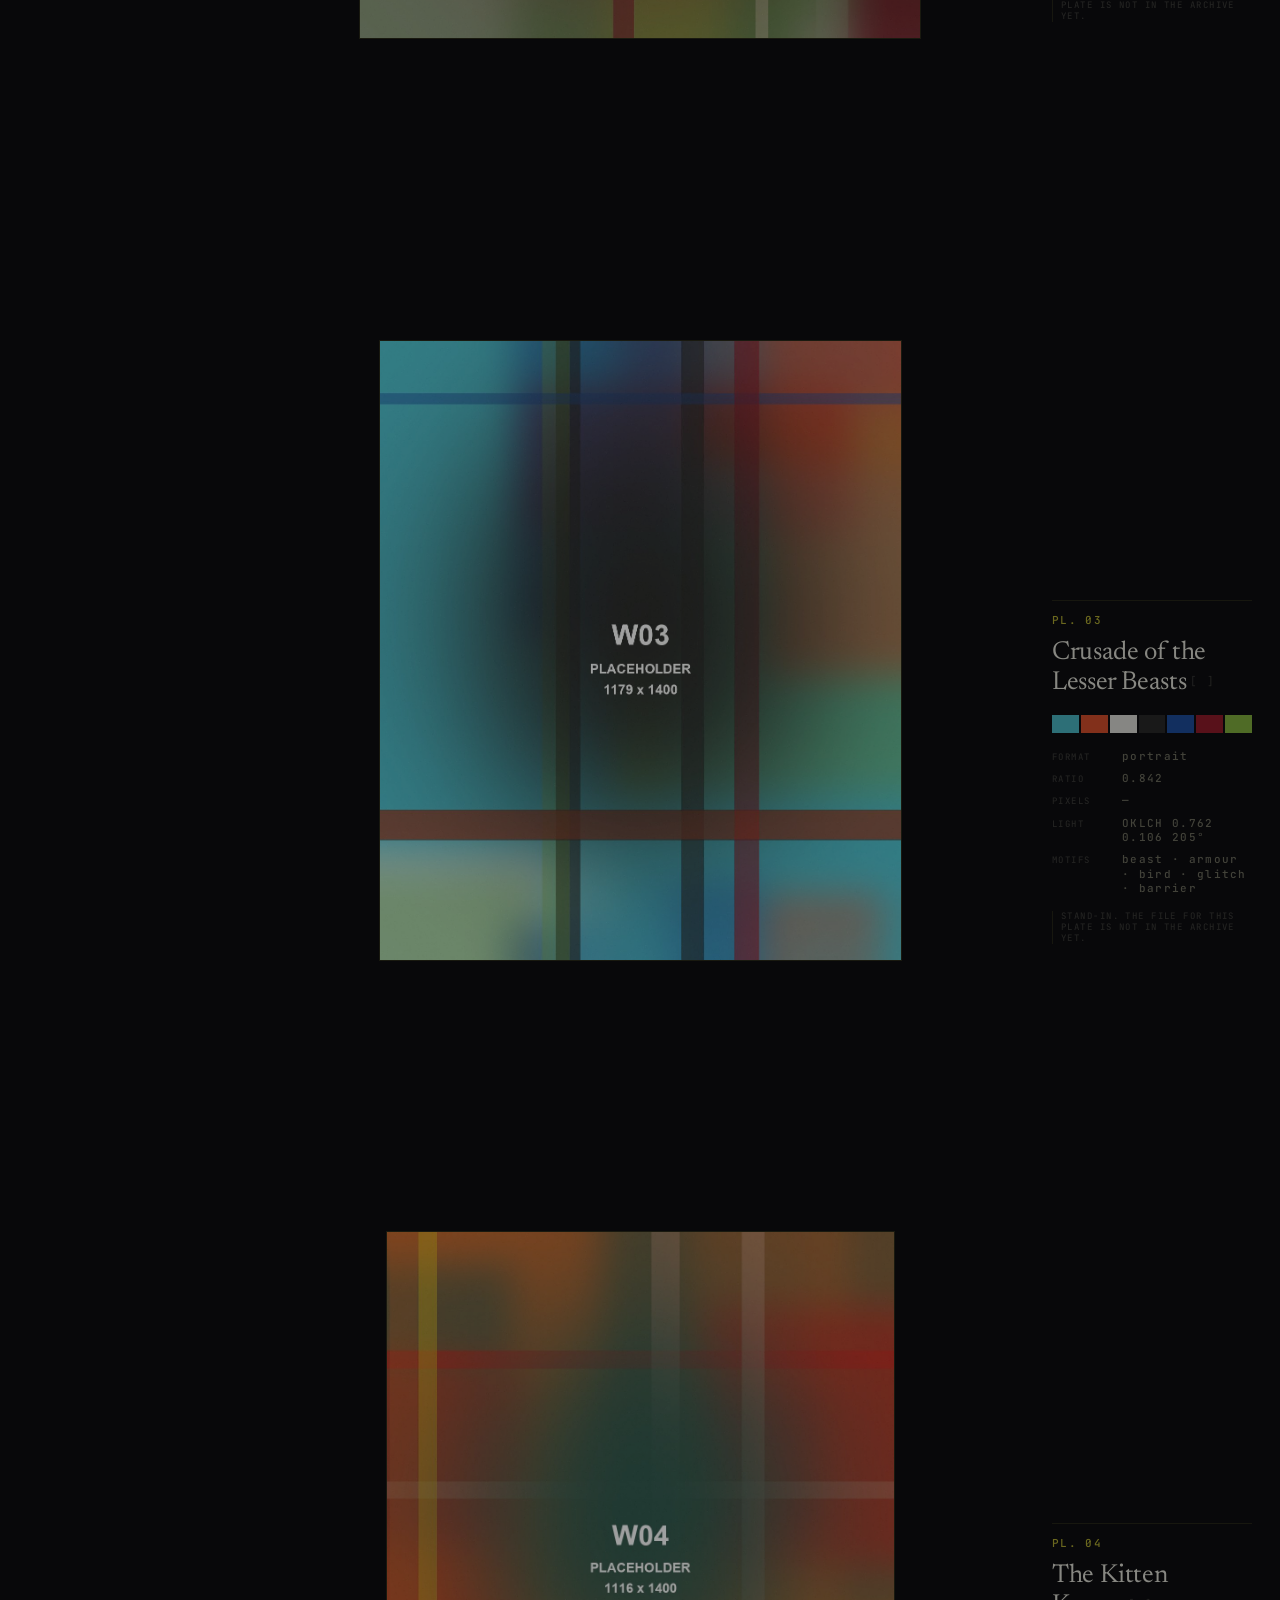
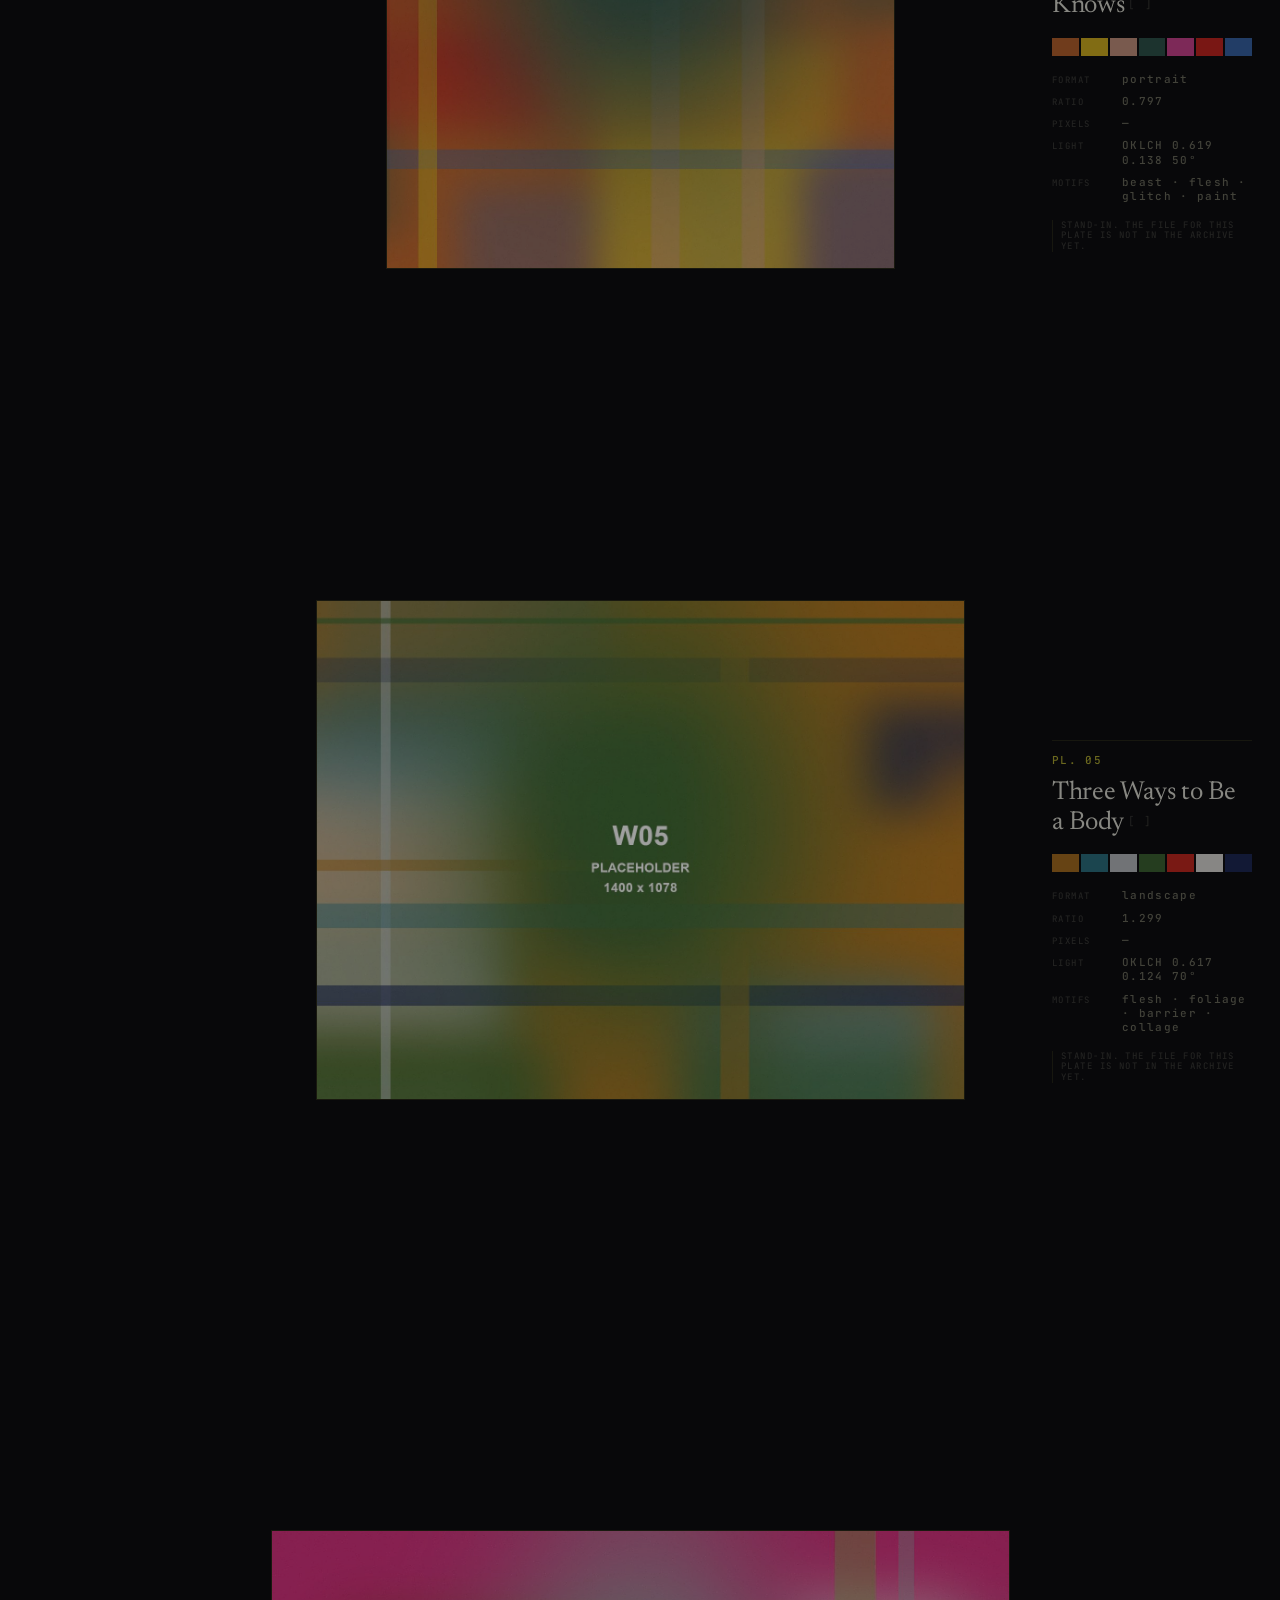
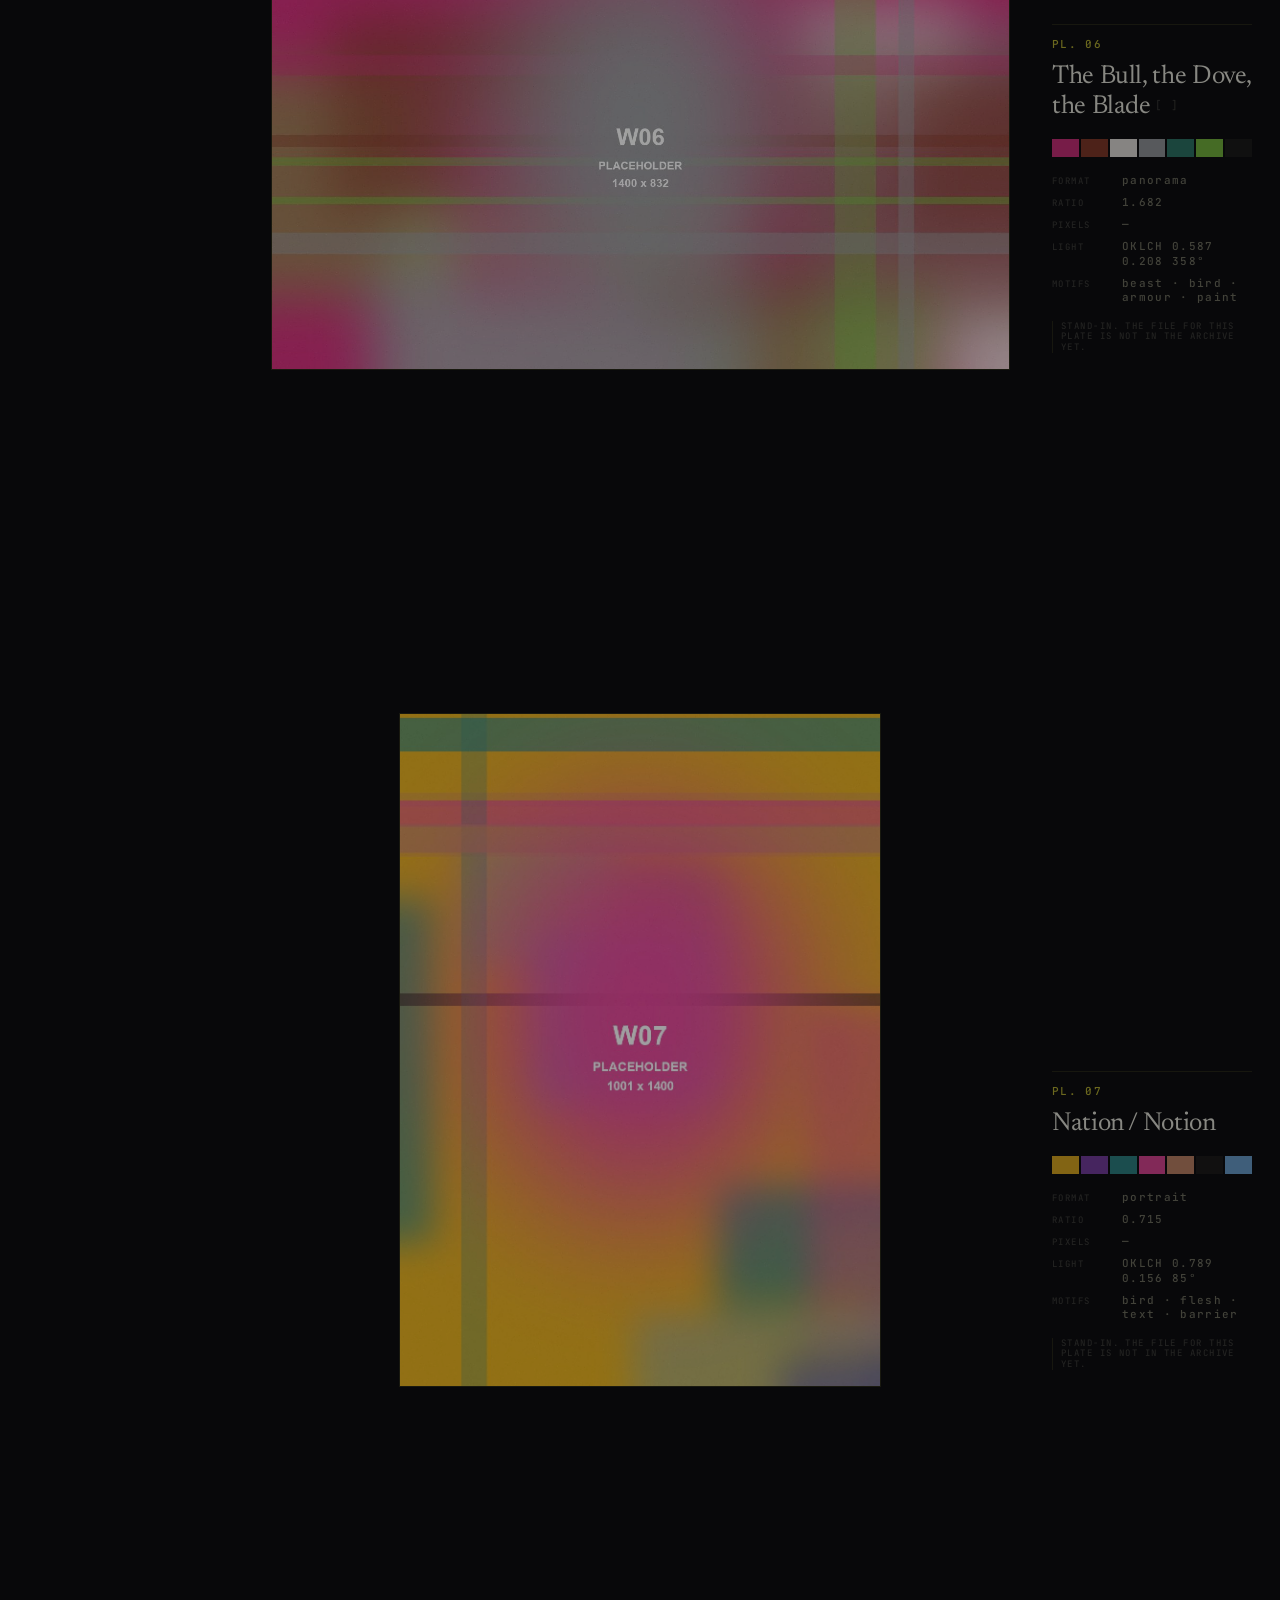
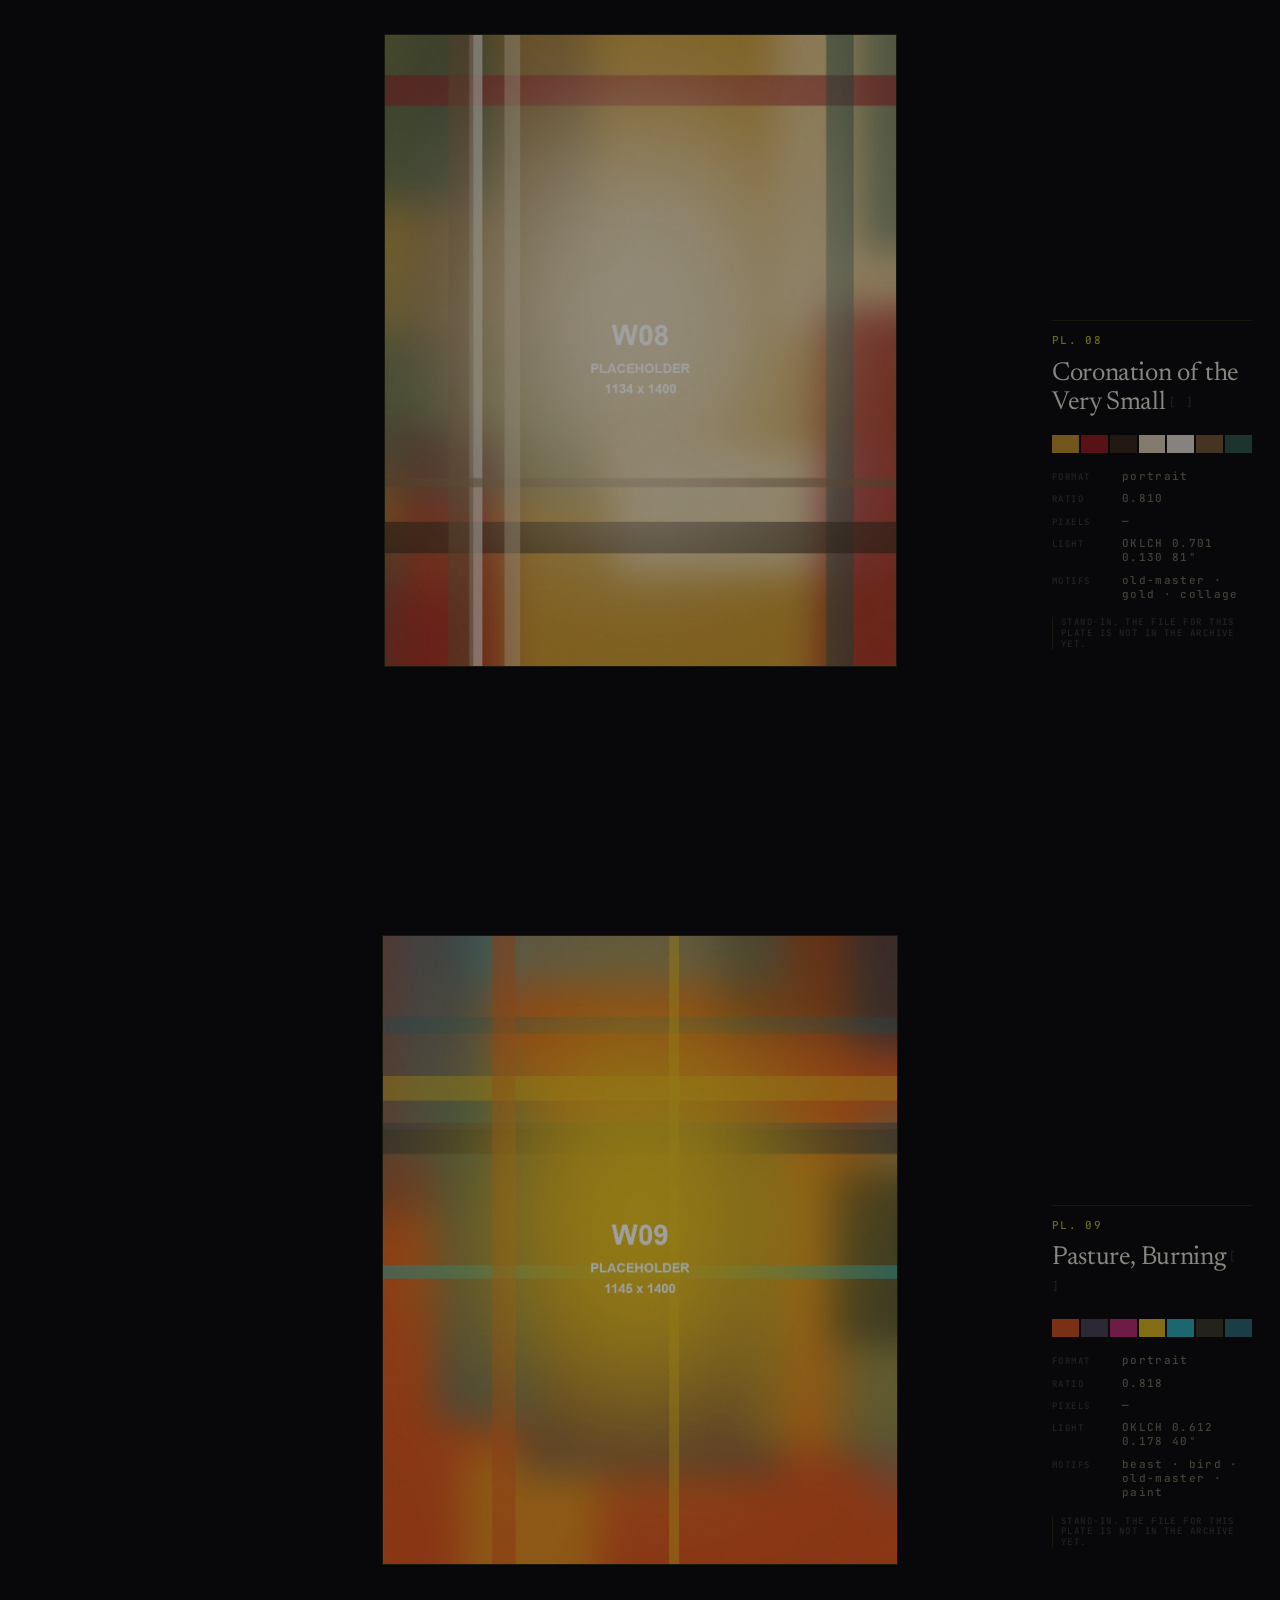
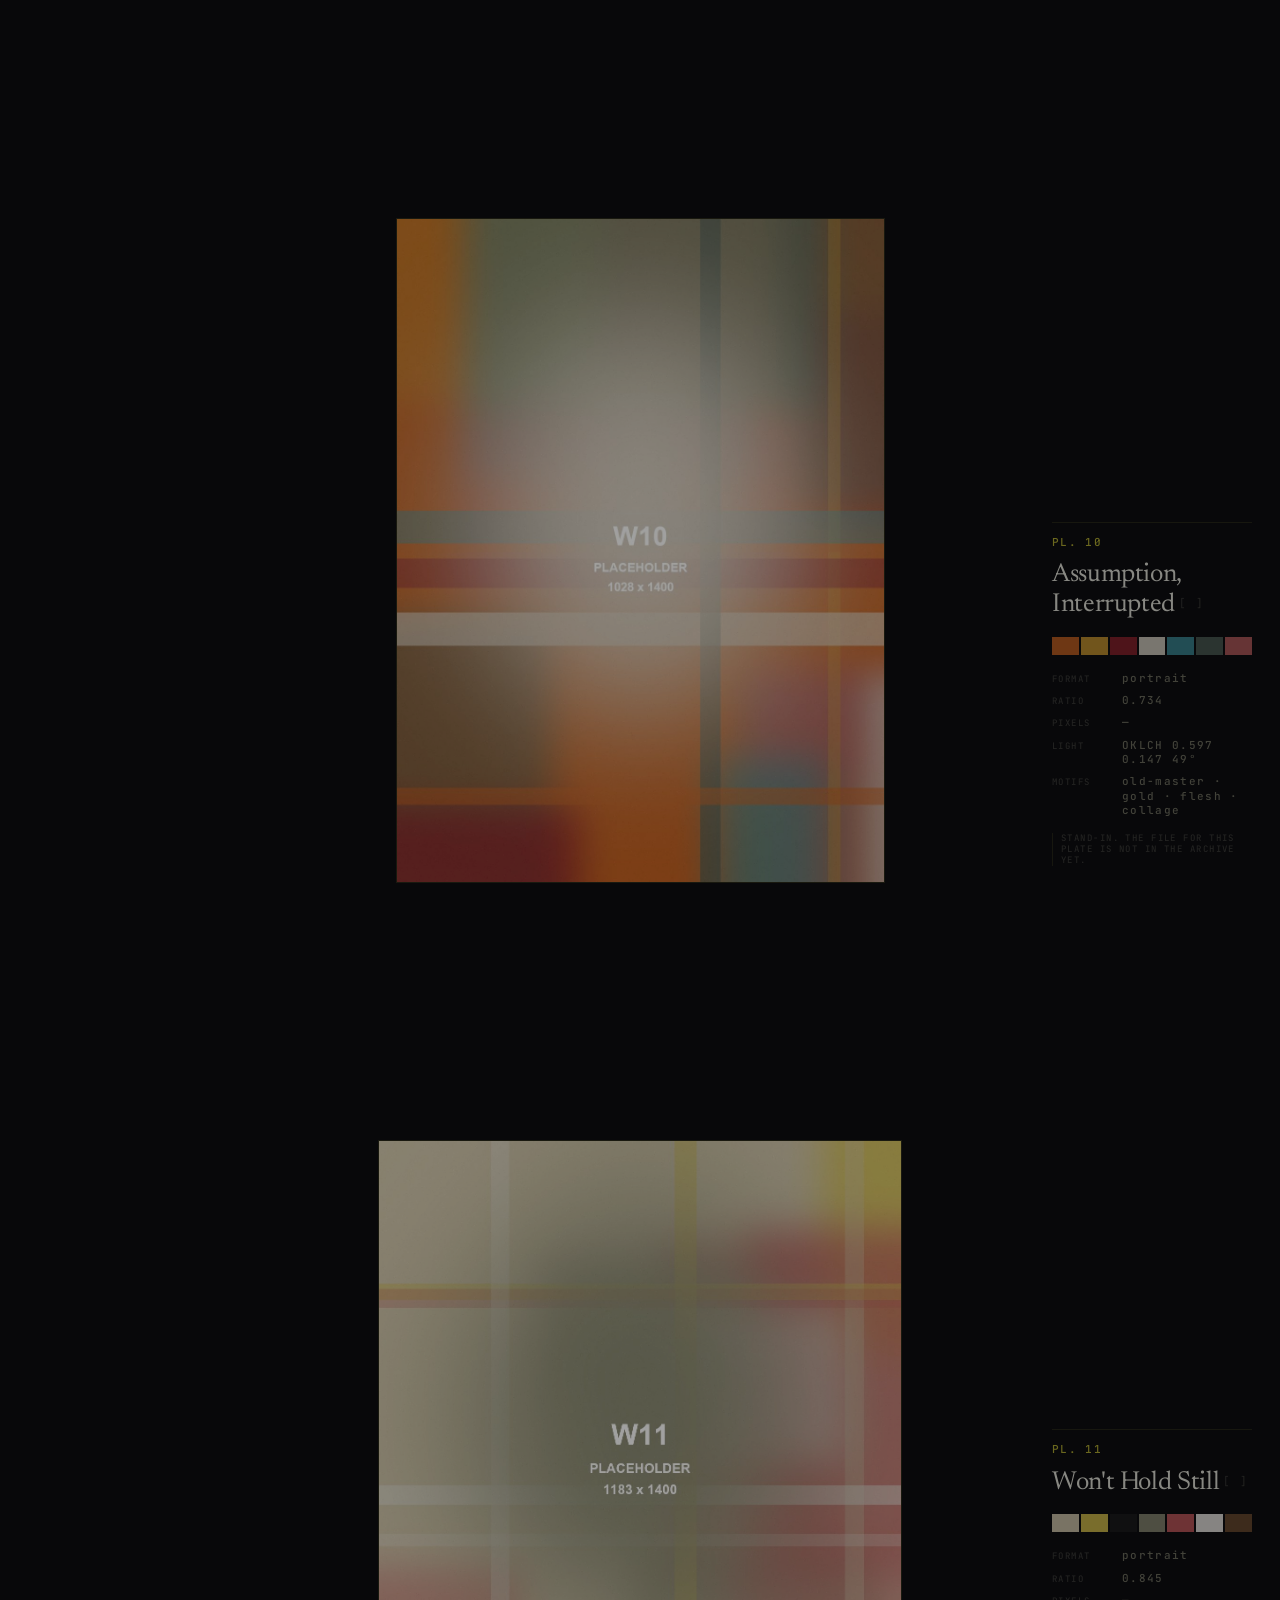
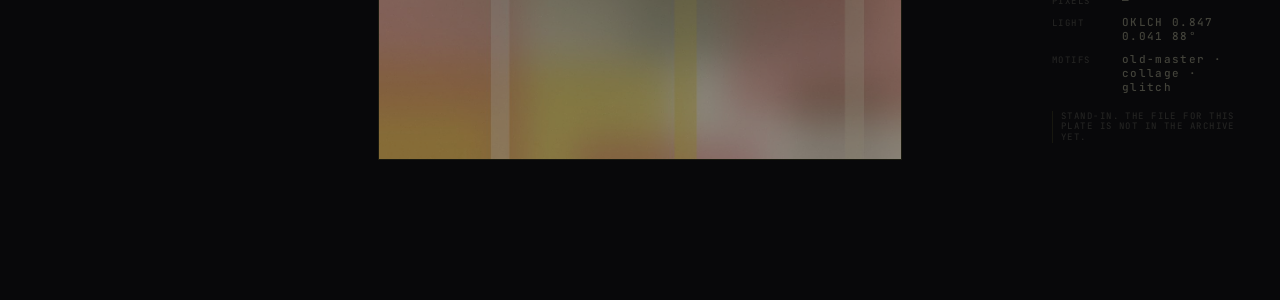
==== commit 63abd7cf: "Point the colophon at the generator Co-Authored-By: Claude Opus 5 (1M context) <noreply@anthropic.co" ====
--- a/index.html
+++ b/index.html
@@ -73,6 +73,7 @@
 <footer id="colophon">
   <p class="colophon-line">
     <span id="attrib"></span>
+    <a href="https://bestiary-livid.vercel.app" style="margin-left:1ch">MAKE A BEAST FROM IT &rarr;</a>
   </p>
   <p class="colophon-line micro" id="keys">
     <span><kbd>J</kbd><kbd>K</kbd> MOVE</span>
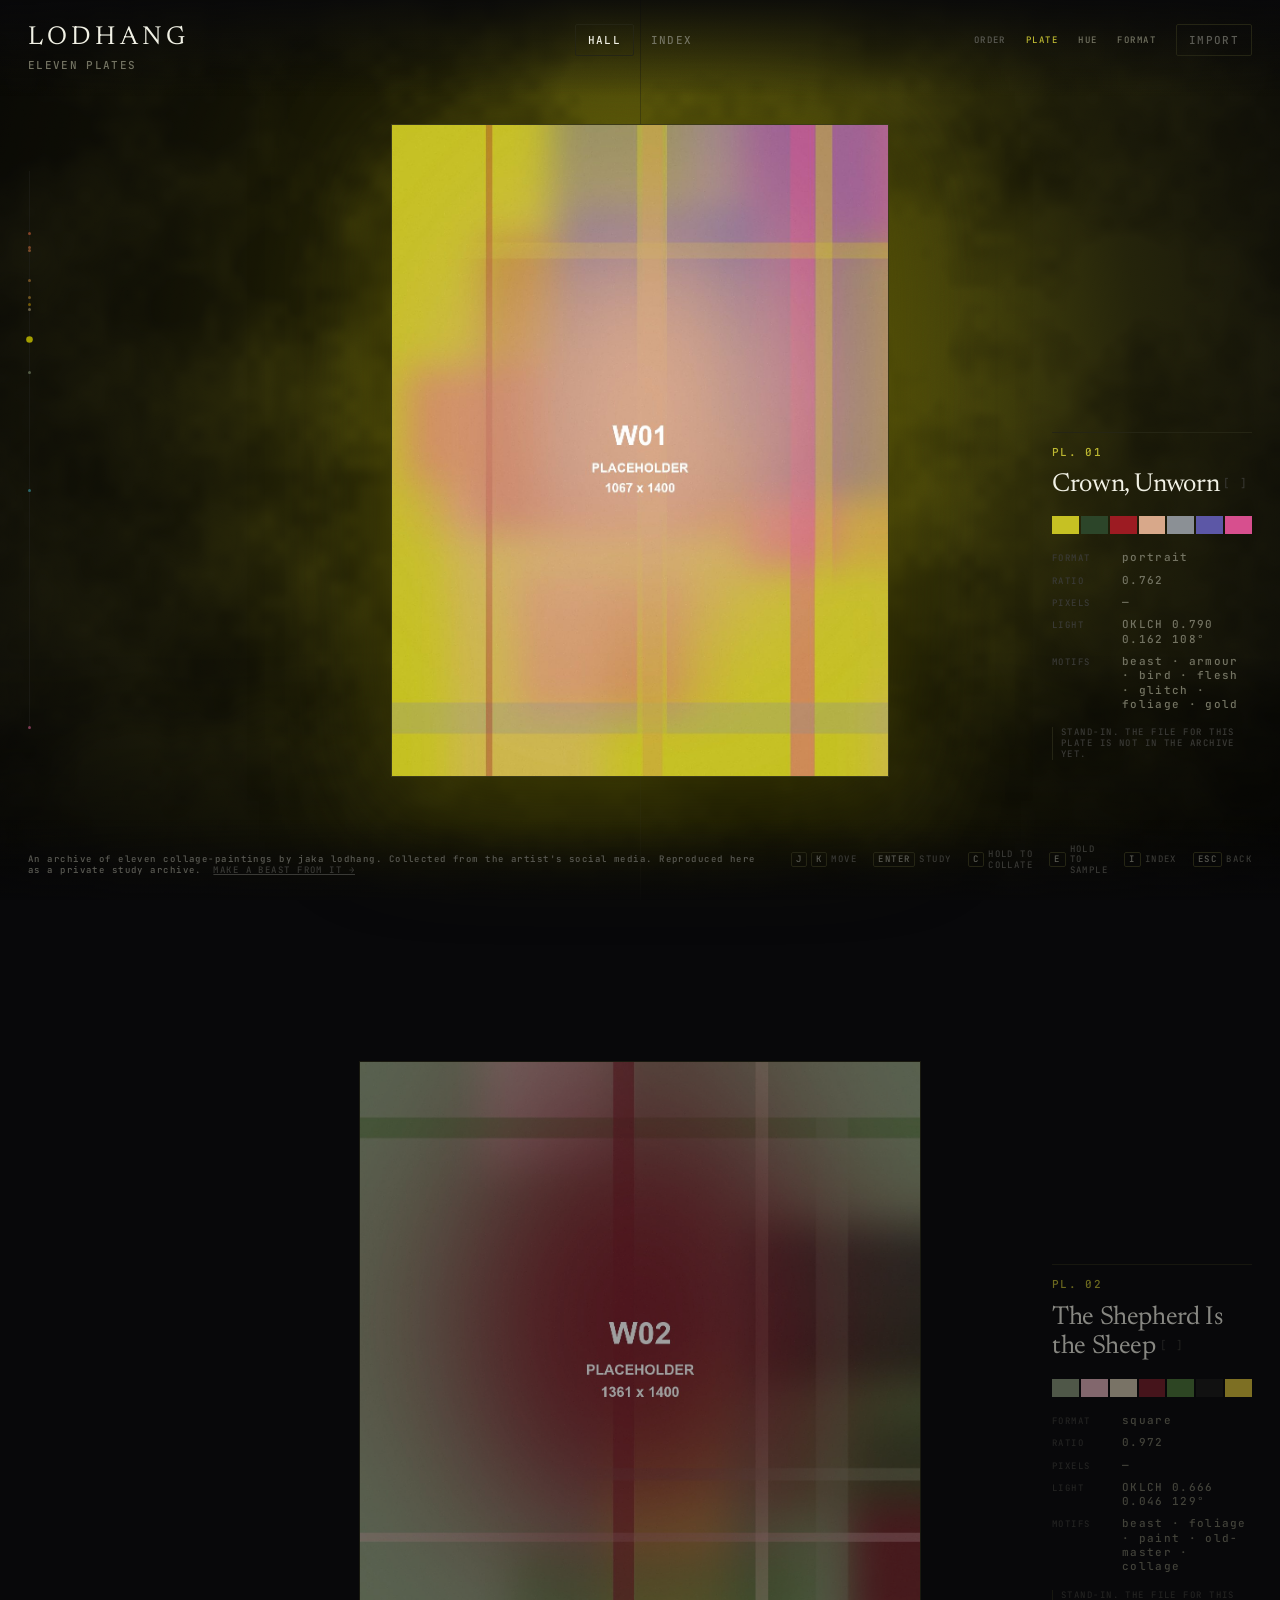
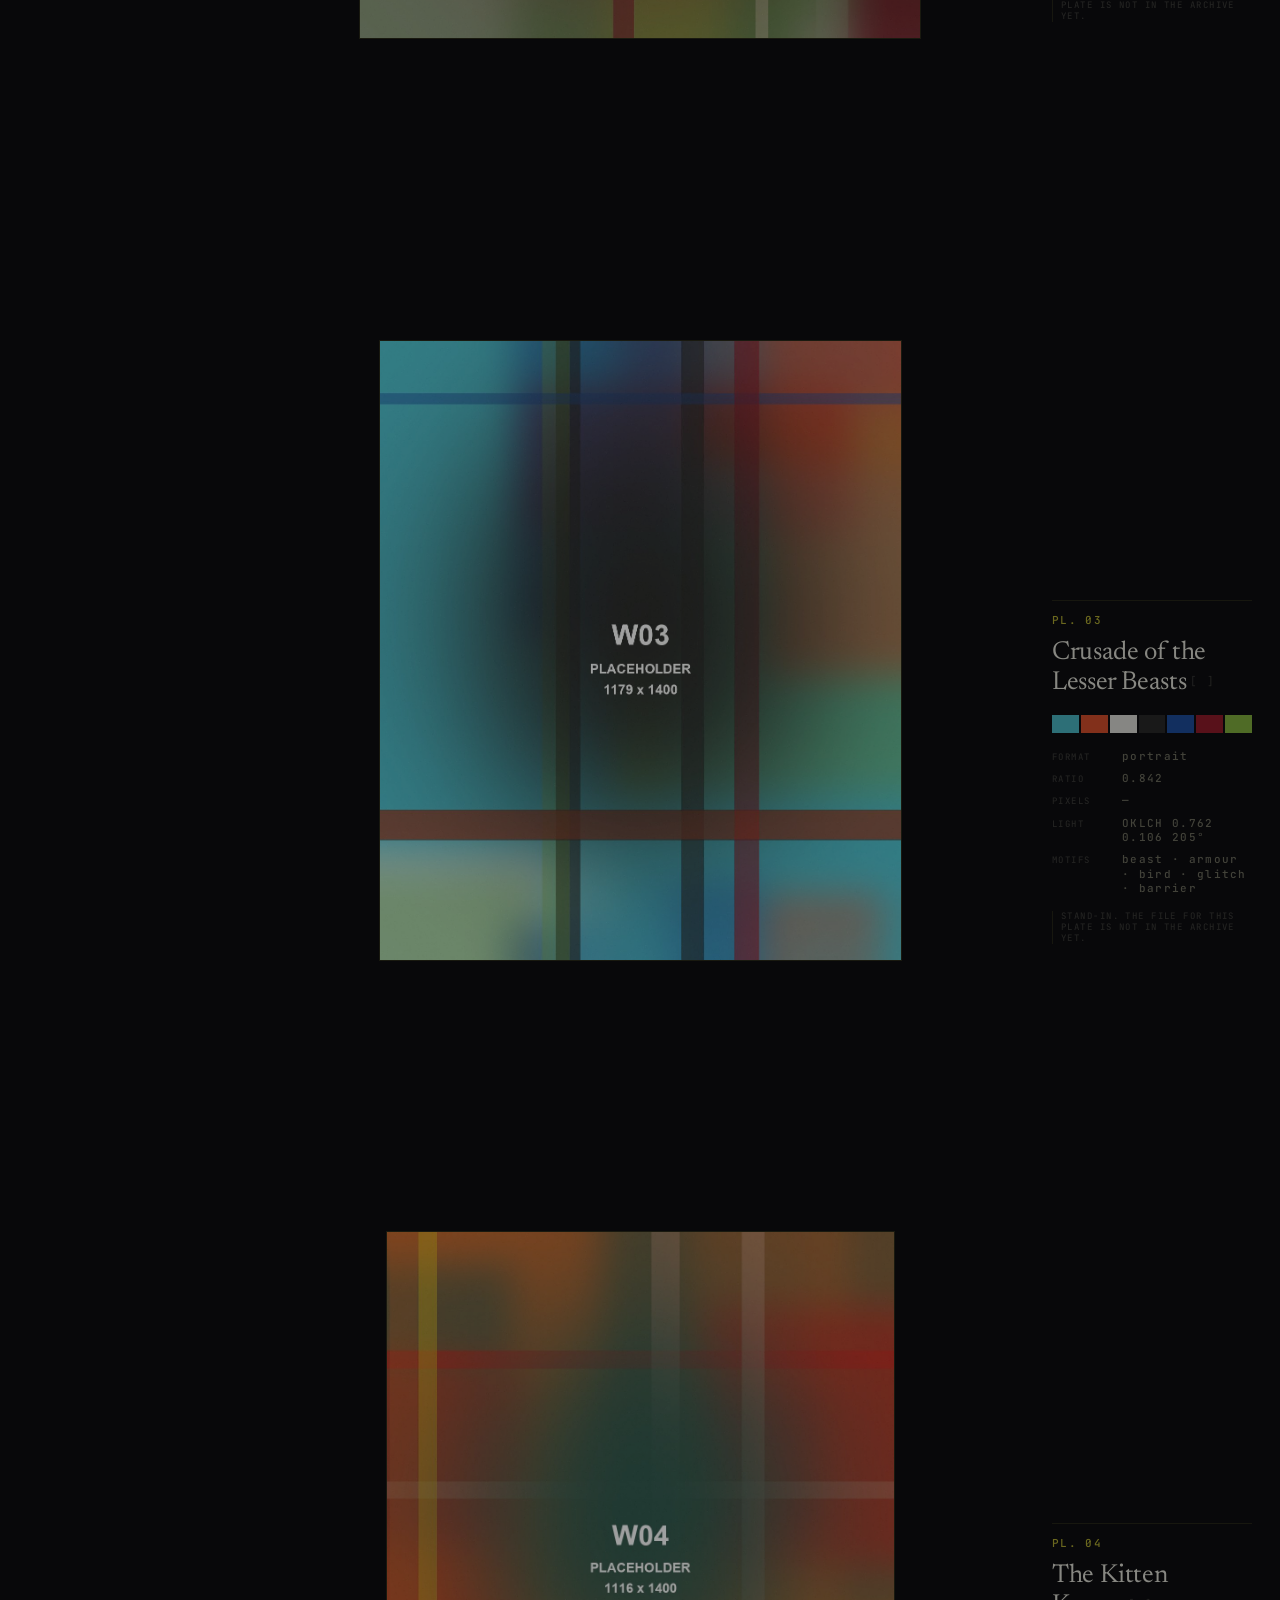
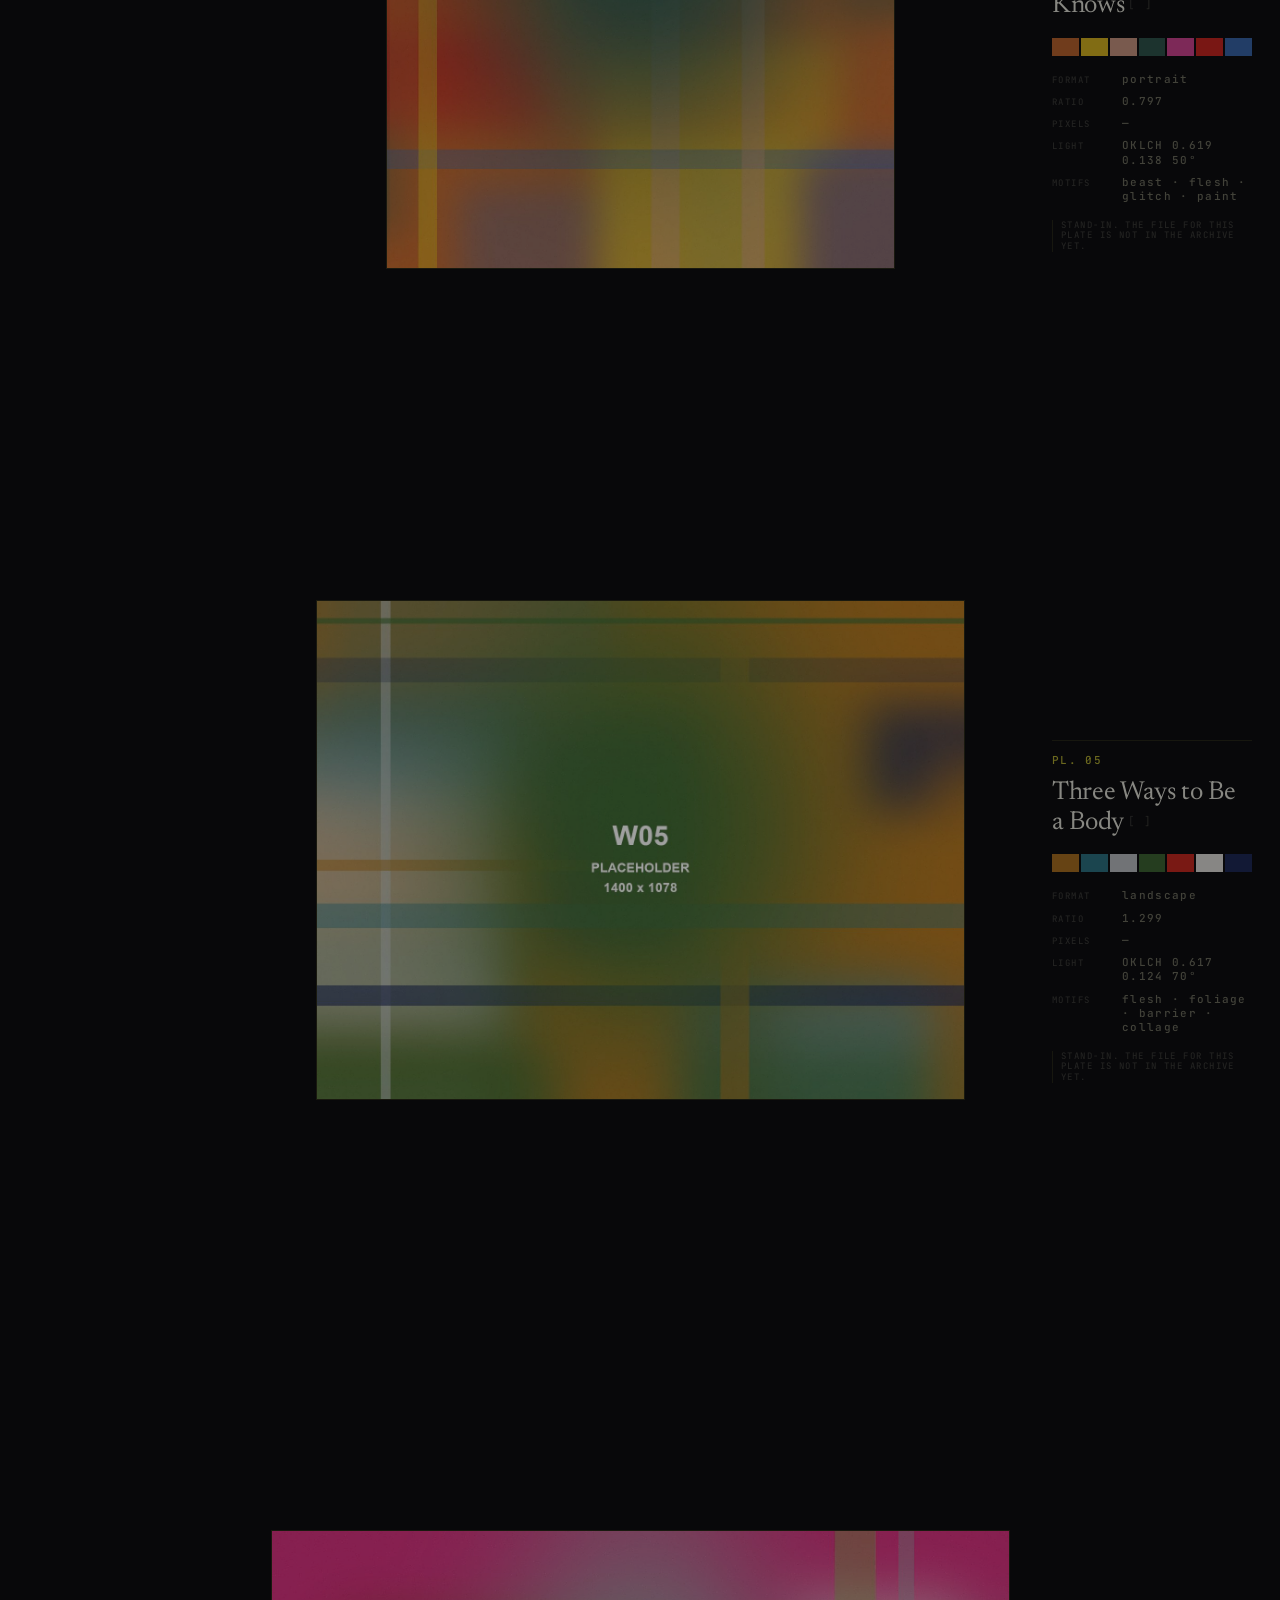
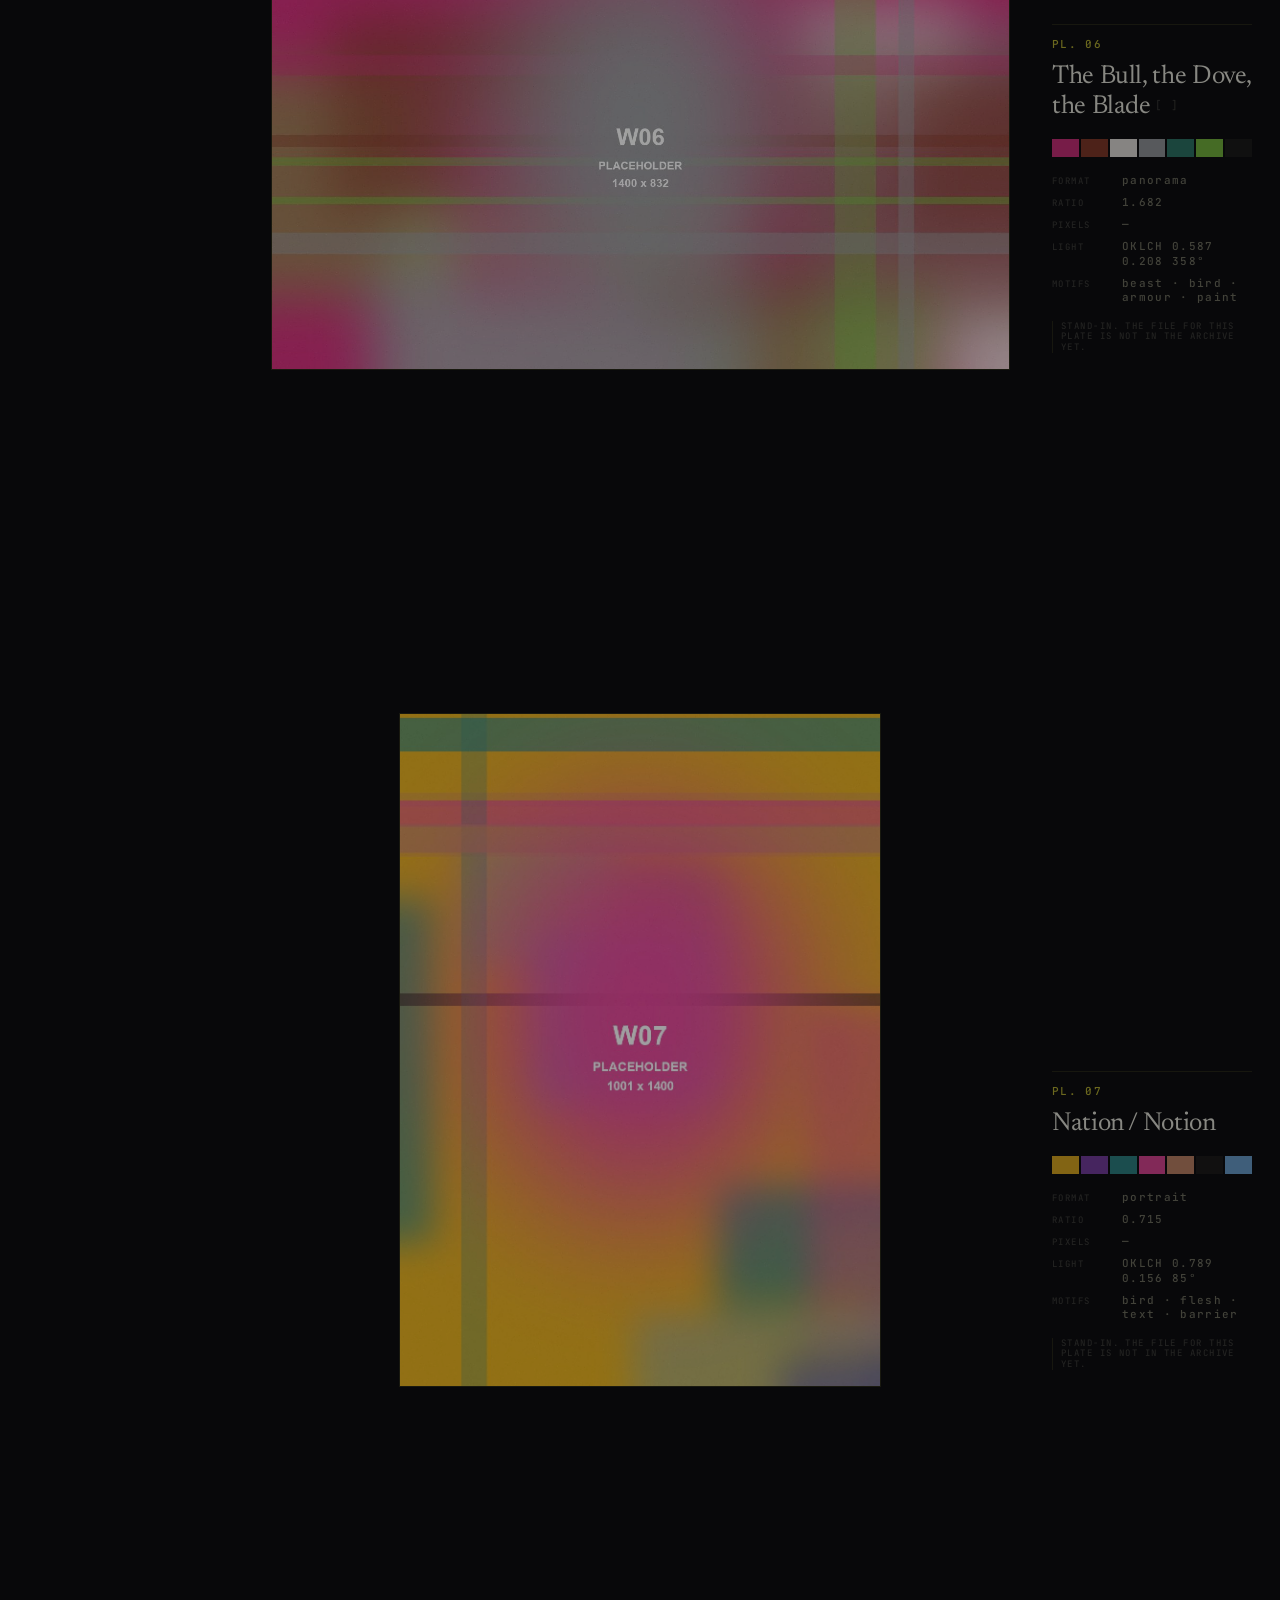
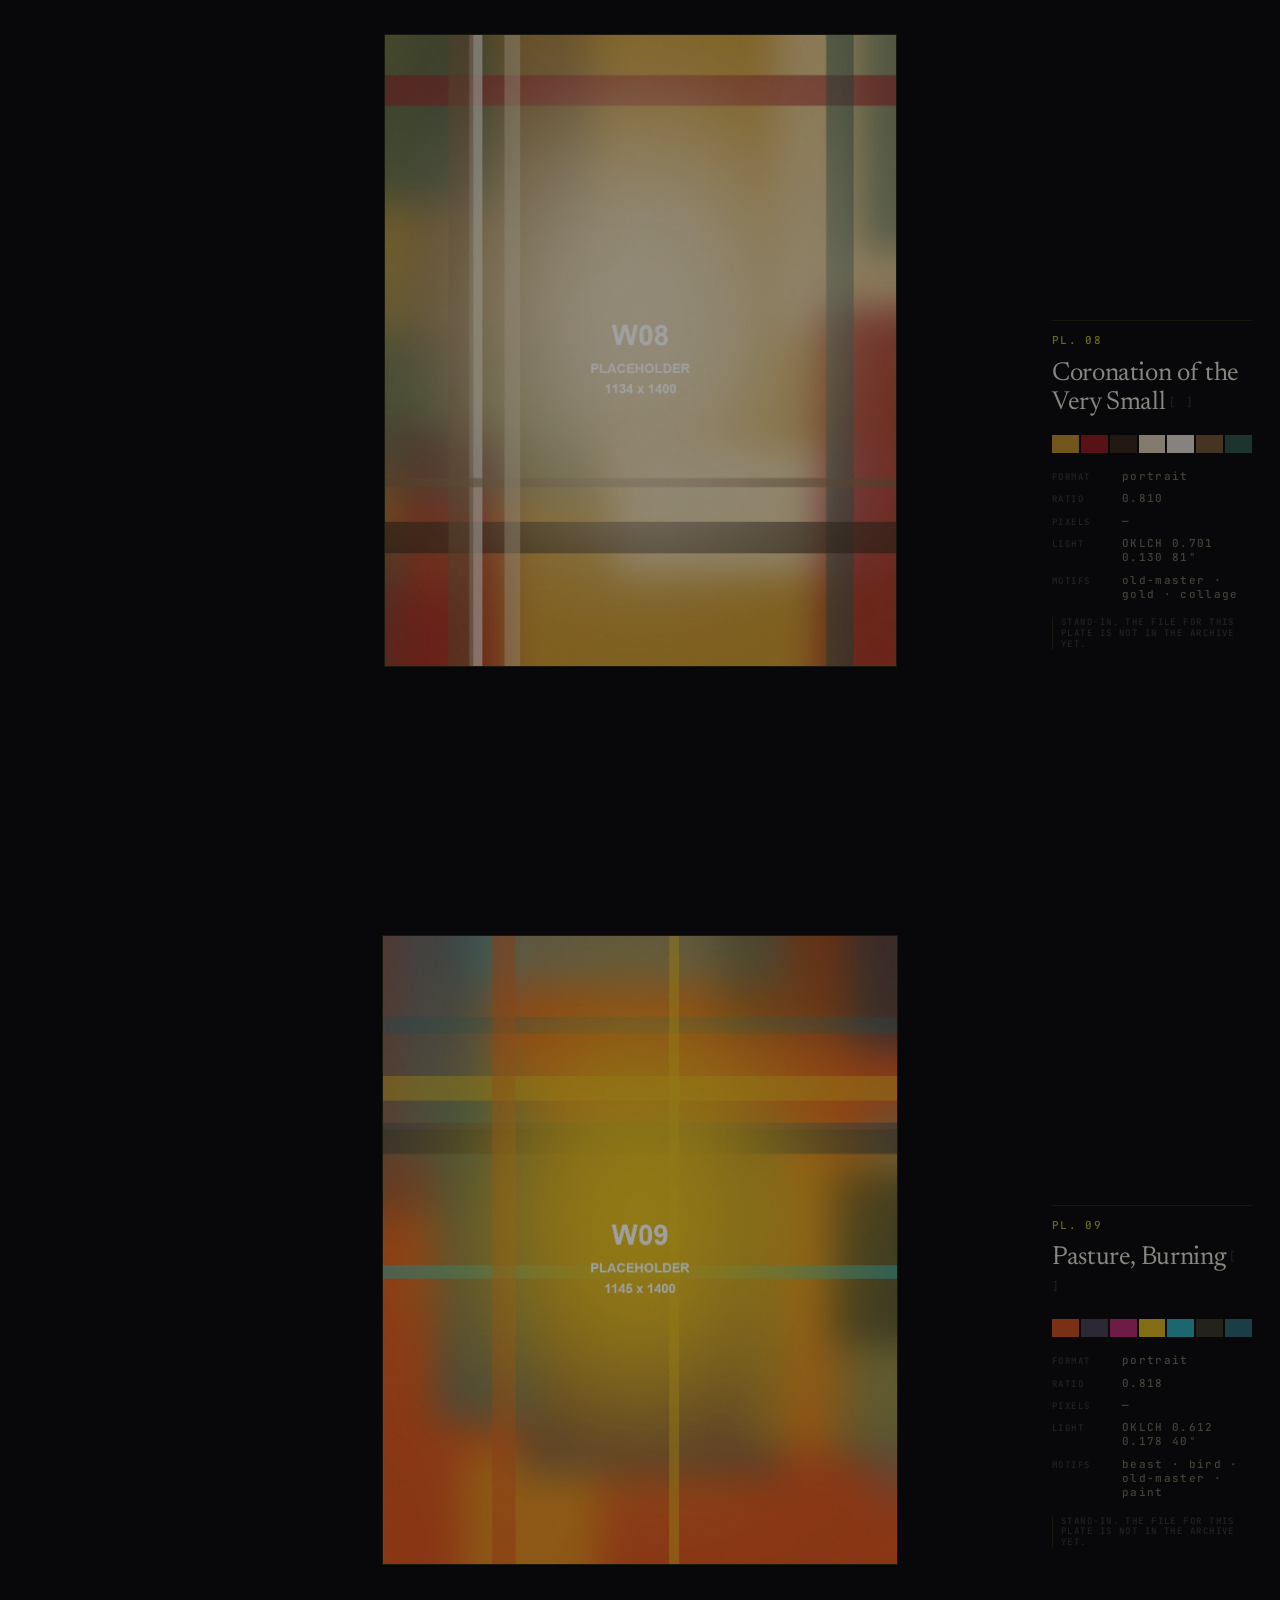
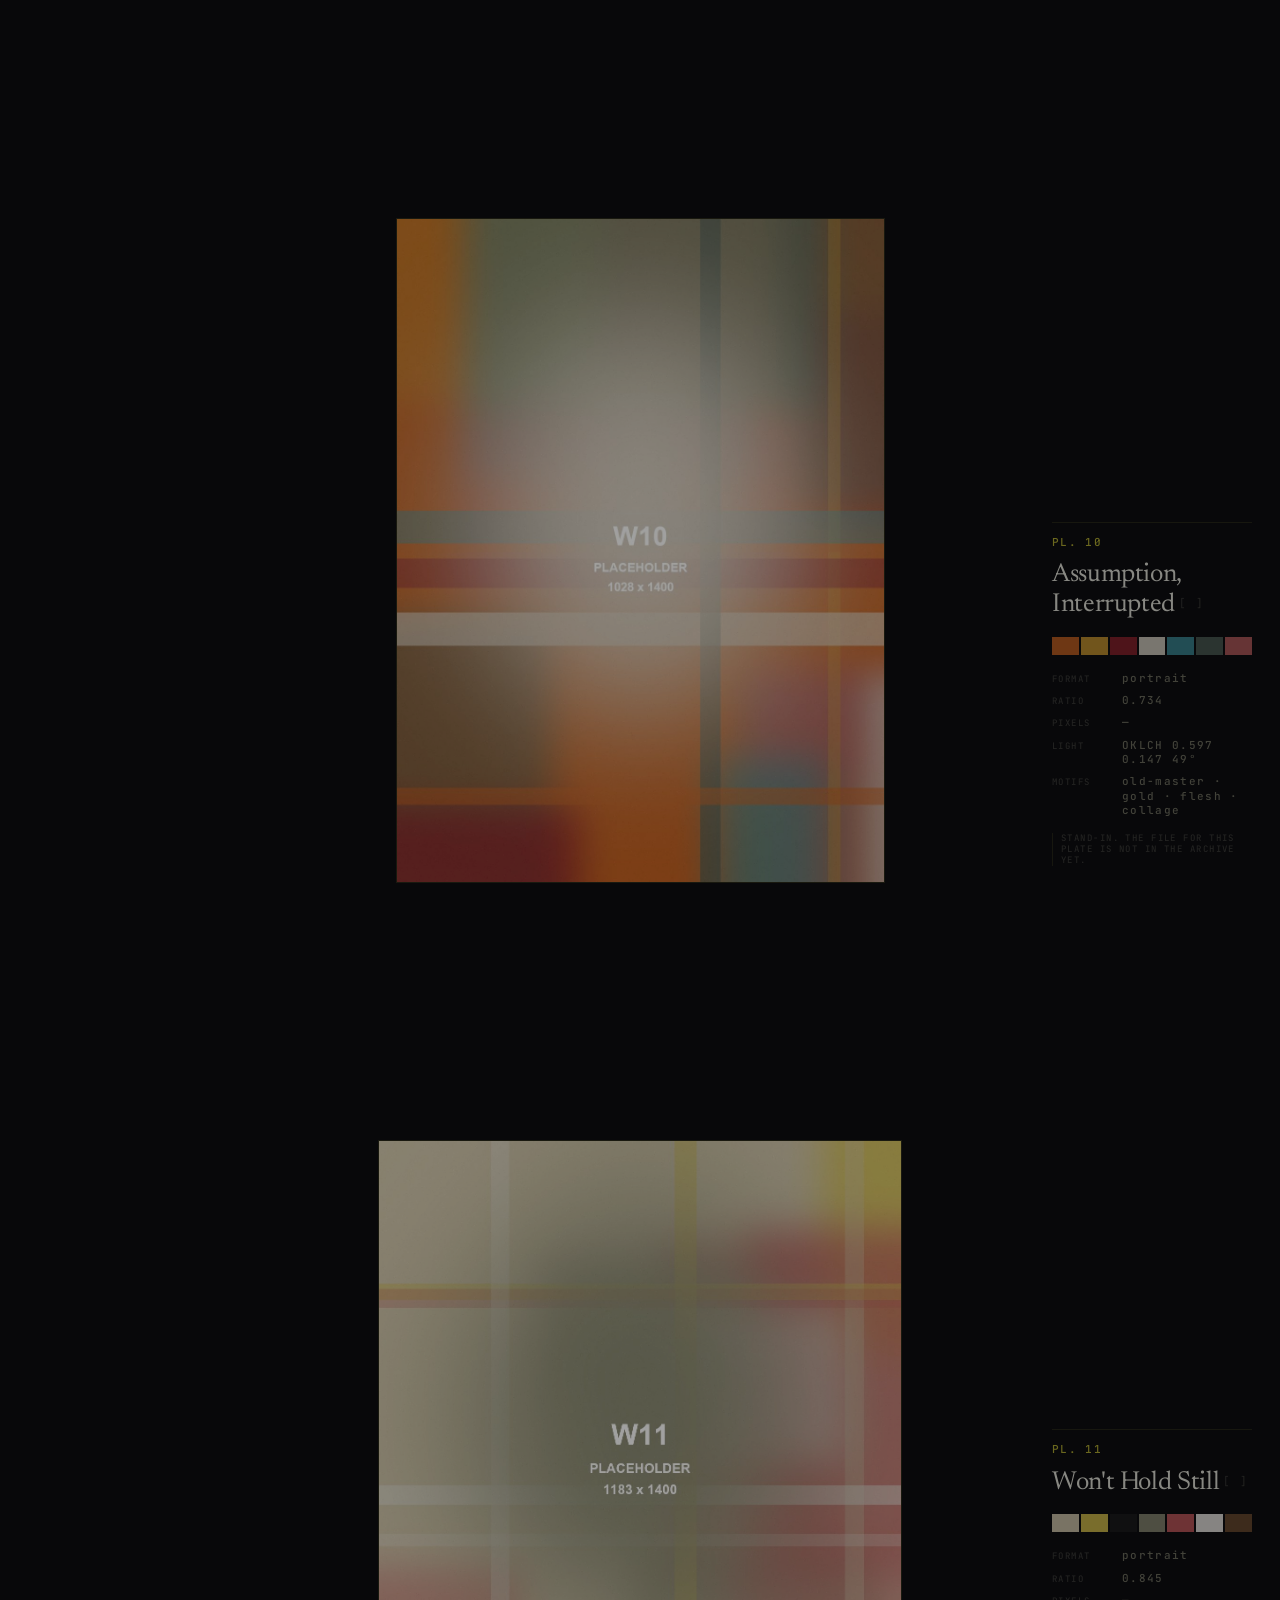
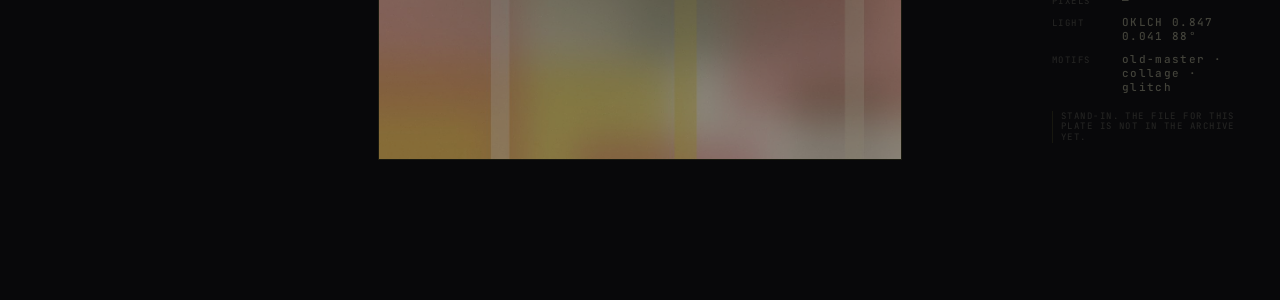
==== commit db4b44a1: "Hold E and the room takes the colour under the cursor The instrument the design panel picked as the " ====
--- a/index.html
+++ b/index.html
@@ -79,6 +79,7 @@
     <span><kbd>J</kbd><kbd>K</kbd> MOVE</span>
     <span><kbd>ENTER</kbd> STUDY</span>
     <span><kbd>C</kbd> HOLD TO COLLATE</span>
+    <span><kbd>E</kbd> HOLD TO SAMPLE</span>
     <span><kbd>I</kbd> INDEX</span>
     <span><kbd>ESC</kbd> BACK</span>
   </p>
--- a/assets/css/app.css
+++ b/assets/css/app.css
@@ -527,8 +527,27 @@
 
 @media (max-width: 860px) {
   :root { --wall-max: 62vh; --s-9: 72px; }
+
+  /* Chrome and colophon stop being fixed. On a narrow screen the header wraps to
+   * two rows and the colophon to three, and between them they were sitting on
+   * top of the work and its plate. Letting both scroll with the document removes
+   * the overlap entirely rather than fighting it with padding. */
+  #chrome, #colophon { position: static; transform: none; }
+  #chrome::before, #colophon::before { display: none; }
+  #colophon { flex-direction: column; align-items: flex-start; gap: var(--s-2); }
+  #plumb { display: none; }
+
+  .station { min-height: auto; padding: var(--s-7) var(--s-4); }
   .station-inner { grid-template-columns: 1fr; gap: var(--s-5); }
+  /* The explicit column placement has to be reset too. Left at 2 and 3 against a
+   * single-column grid the browser invents implicit columns and the work and its
+   * plate stay side by side — which is exactly what mobile was doing. */
+  .canvas-hold, .plate { grid-column: 1; justify-self: stretch; }
+  .canvas-frame { display: inline-block; }
   .plate { border-top: 1px solid var(--c-line); }
+  /* Fixed dark neutrals disappear once a work lights the wall behind them. */
+  .plate-row dt, .stand-in-note { color: var(--c-ink-faint); }
+  .plate-row { grid-template-columns: 74px 1fr; }
   #chrome { grid-template-columns: 1fr auto; row-gap: var(--s-3); padding: var(--s-4); }
   .chrome-r { grid-column: 1 / -1; justify-content: flex-start; }
   #keys { display: none; }
@@ -541,3 +560,38 @@
   * { animation-duration: 1ms !important; transition-duration: 1ms !important; }
   .swatch:hover, #huerule .tick:hover, .hotspot:hover { transform: none; }
 }
+
+/* ------------------------------------------------------------- the instrument */
+/* Hold E: the room re-lights from the pixel under the cursor. */
+body.is-sampling { cursor: crosshair; }
+body.is-sampling .canvas-frame { cursor: crosshair; }
+
+#sampler-readout {
+  position: fixed;
+  top: 0;
+  left: 0;
+  z-index: 50;
+  display: flex;
+  align-items: center;
+  gap: var(--s-2);
+  padding: var(--s-2) var(--s-3);
+  background: color-mix(in oklab, var(--n-void) 86%, transparent);
+  border: 1px solid var(--c-line);
+  border-radius: var(--r-control);
+  color: var(--c-ink);
+  font: var(--t-meta);
+  letter-spacing: var(--tr-meta);
+  font-feature-settings: 'zero', 'tnum';
+  white-space: nowrap;
+  pointer-events: none;
+  opacity: 0;
+  transition: opacity var(--d-tap) var(--e-out);
+}
+#sampler-readout.is-on { opacity: 1; }
+#sampler-readout .swatch-chip {
+  width: 22px;
+  height: 22px;
+  border: 1px solid var(--c-line);
+  flex: 0 0 auto;
+}
+#sampler-readout .sampler-oklch { color: var(--c-ink-faint); }
